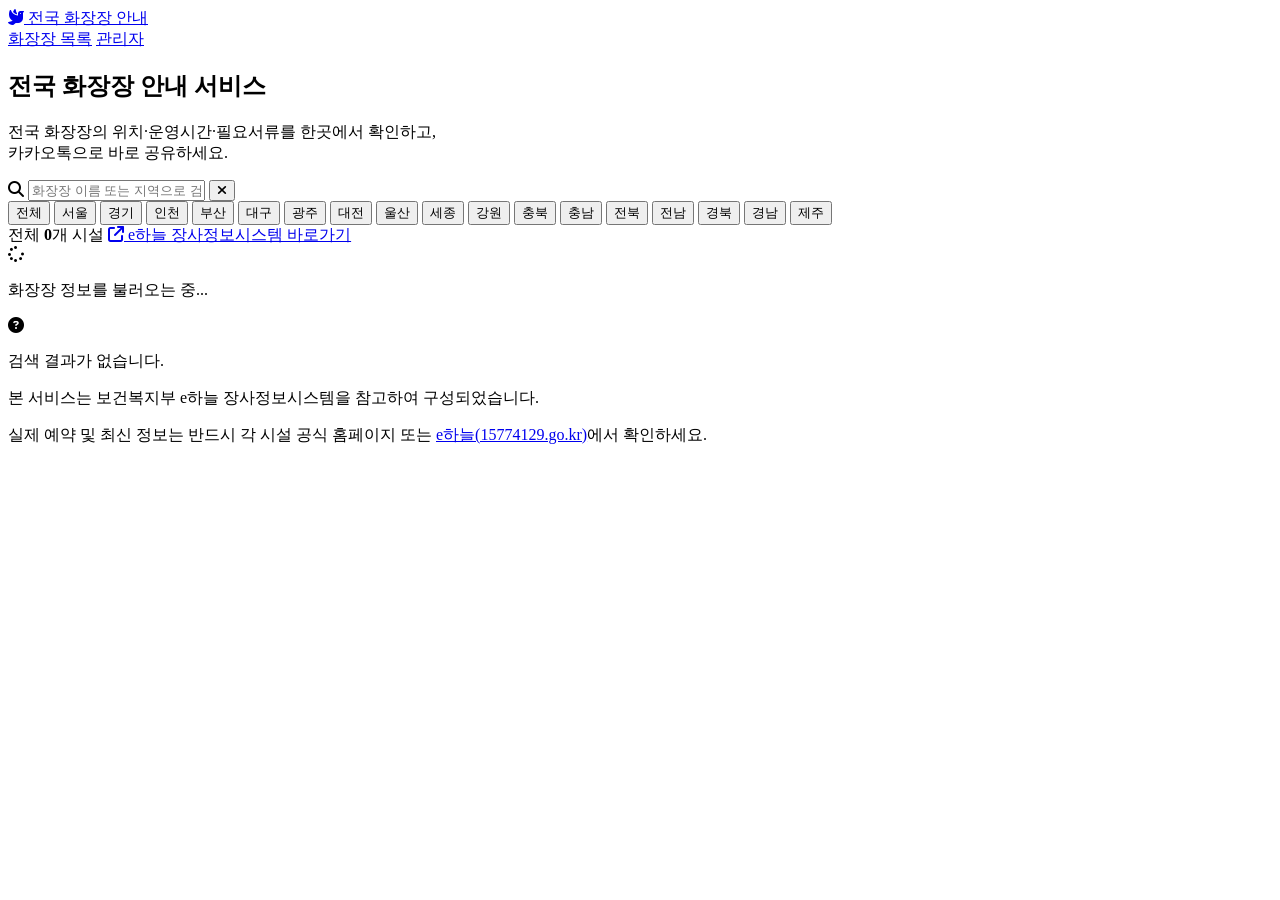
==== index.html @ e373f83f "Add files via upload" ====
<!DOCTYPE html>
<html lang="ko">
<head>
  <meta charset="UTF-8" />
  <meta name="viewport" content="width=device-width, initial-scale=1.0" />
  <title>전국 화장장 안내 서비스</title>
  <link rel="stylesheet" href="css/style.css" />
  <link rel="stylesheet" href="https://cdn.jsdelivr.net/npm/@fortawesome/fontawesome-free@6.4.0/css/all.min.css" />
  <link href="https://fonts.googleapis.com/css2?family=Noto+Sans+KR:wght@300;400;500;700&display=swap" rel="stylesheet" />
</head>
<body>

<!-- ===== HEADER ===== -->
<header class="site-header">
  <div class="header-inner">
    <a href="index.html" class="site-logo">
      <i class="fa-solid fa-dove"></i>
      <span>전국 화장장 안내</span>
    </a>
    <nav class="header-nav">
      <a href="index.html" class="nav-link active">화장장 목록</a>
      <a href="admin.html" class="nav-link">관리자</a>
    </nav>
  </div>
</header>

<!-- ===== HERO ===== -->
<section class="hero-section">
  <div class="hero-inner">
    <h1 class="hero-title">전국 화장장 안내 서비스</h1>
    <p class="hero-desc">전국 화장장의 위치·운영시간·필요서류를 한곳에서 확인하고,<br class="pc-only">카카오톡으로 바로 공유하세요.</p>

    <!-- 검색 -->
    <div class="search-wrap">
      <i class="fa-solid fa-magnifying-glass search-icon"></i>
      <input type="text" id="searchInput" class="search-input" placeholder="화장장 이름 또는 지역으로 검색..." autocomplete="off" />
      <button class="search-clear-btn" id="searchClearBtn" title="초기화"><i class="fa-solid fa-xmark"></i></button>
    </div>

    <!-- 지역 필터 -->
    <div class="region-filter" id="regionFilter">
      <button class="region-btn active" data-region="전체">전체</button>
      <button class="region-btn" data-region="서울특별시">서울</button>
      <button class="region-btn" data-region="경기도">경기</button>
      <button class="region-btn" data-region="인천광역시">인천</button>
      <button class="region-btn" data-region="부산광역시">부산</button>
      <button class="region-btn" data-region="대구광역시">대구</button>
      <button class="region-btn" data-region="광주광역시">광주</button>
      <button class="region-btn" data-region="대전광역시">대전</button>
      <button class="region-btn" data-region="울산광역시">울산</button>
      <button class="region-btn" data-region="세종특별자치시">세종</button>
      <button class="region-btn" data-region="강원특별자치도">강원</button>
      <button class="region-btn" data-region="충청북도">충북</button>
      <button class="region-btn" data-region="충청남도">충남</button>
      <button class="region-btn" data-region="전라북도">전북</button>
      <button class="region-btn" data-region="전라남도">전남</button>
      <button class="region-btn" data-region="경상북도">경북</button>
      <button class="region-btn" data-region="경상남도">경남</button>
      <button class="region-btn" data-region="제주특별자치도">제주</button>
    </div>
  </div>
</section>

<!-- ===== MAIN CONTENT ===== -->
<main class="main-content">
  <div class="content-header">
    <span class="result-count" id="resultCount">전체 <strong>0</strong>개 시설</span>
    <a href="https://www.15774129.go.kr" target="_blank" rel="noopener" class="ehaneul-link">
      <i class="fa-solid fa-arrow-up-right-from-square"></i> e하늘 장사정보시스템 바로가기
    </a>
  </div>

  <!-- 카드 목록 -->
  <div class="card-grid" id="cardGrid">
    <!-- JS로 렌더링 -->
  </div>

  <!-- 로딩 / 빈 상태 -->
  <div class="state-box" id="loadingBox">
    <i class="fa-solid fa-spinner fa-spin"></i>
    <p>화장장 정보를 불러오는 중...</p>
  </div>
  <div class="state-box hidden" id="emptyBox">
    <i class="fa-solid fa-circle-question"></i>
    <p>검색 결과가 없습니다.</p>
  </div>
</main>

<!-- ===== FOOTER ===== -->
<footer class="site-footer">
  <p>본 서비스는 보건복지부 e하늘 장사정보시스템을 참고하여 구성되었습니다.</p>
  <p>실제 예약 및 최신 정보는 반드시 각 시설 공식 홈페이지 또는 <a href="https://www.15774129.go.kr" target="_blank" rel="noopener">e하늘(15774129.go.kr)</a>에서 확인하세요.</p>
</footer>

<script src="js/main.js"></script>
</body>
</html>
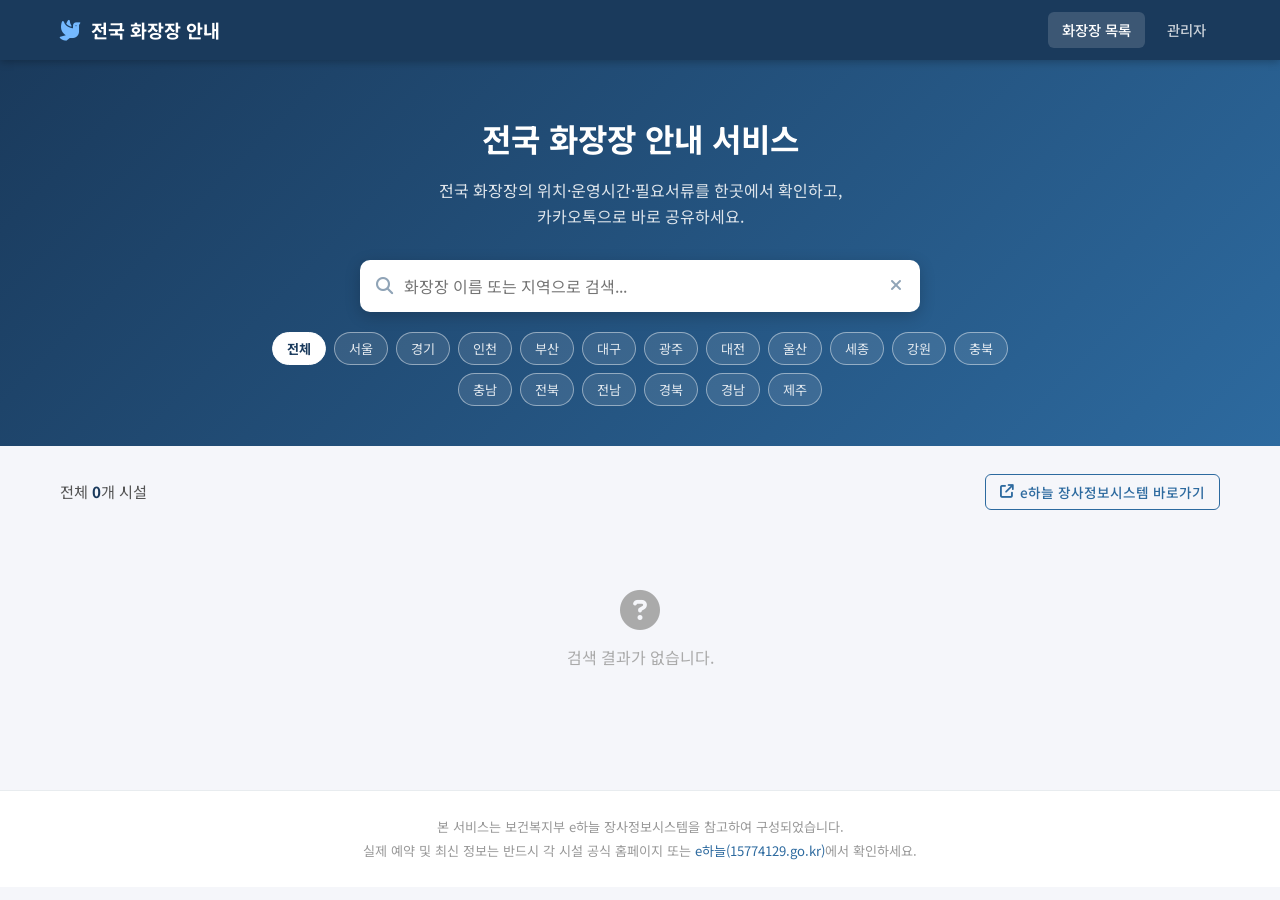
==== commit d7a6160a: "Update index.html" ====
--- a/index.html
+++ b/index.html
@@ -92,6 +92,6 @@
   <p>실제 예약 및 최신 정보는 반드시 각 시설 공식 홈페이지 또는 <a href="https://www.15774129.go.kr" target="_blank" rel="noopener">e하늘(15774129.go.kr)</a>에서 확인하세요.</p>
 </footer>
 
-<script src="js/main.js"></script>
+<script src="./js/main.js"></script>
 </body>
 </html>
--- a/css/style.css
+++ b/css/style.css
@@ -0,0 +1,617 @@
+/* =========================================
+   전국 화장장 안내 서비스 - 공통 스타일
+   ========================================= */
+
+/* ── 리셋 & 기본 ── */
+*, *::before, *::after { box-sizing: border-box; margin: 0; padding: 0; }
+html { scroll-behavior: smooth; }
+body {
+  font-family: 'Noto Sans KR', sans-serif;
+  font-size: 15px;
+  color: #2c3e50;
+  background: #f5f6fa;
+  line-height: 1.65;
+}
+a { color: inherit; text-decoration: none; }
+a:hover { text-decoration: underline; }
+img { max-width: 100%; }
+.hidden { display: none !important; }
+.pc-only { display: inline; }
+@media (max-width: 600px) { .pc-only { display: none; } }
+
+/* ── 스크롤바 (웹킷) ── */
+::-webkit-scrollbar { width: 6px; height: 6px; }
+::-webkit-scrollbar-track { background: #f0f0f0; }
+::-webkit-scrollbar-thumb { background: #b2bec3; border-radius: 4px; }
+
+/* =========================================
+   HEADER
+   ========================================= */
+.site-header {
+  position: sticky; top: 0; z-index: 100;
+  background: #1a3a5c;
+  box-shadow: 0 2px 8px rgba(0,0,0,.25);
+}
+.header-inner {
+  max-width: 1200px; margin: 0 auto;
+  display: flex; align-items: center; justify-content: space-between;
+  padding: 0 20px; height: 60px;
+}
+.site-logo {
+  display: flex; align-items: center; gap: 10px;
+  color: #fff; font-size: 1.15rem; font-weight: 700;
+}
+.site-logo i { font-size: 1.3rem; color: #74b9ff; }
+.header-nav { display: flex; gap: 8px; }
+.nav-link {
+  color: rgba(255,255,255,.75); padding: 6px 14px;
+  border-radius: 6px; font-size: .9rem; font-weight: 500;
+  transition: background .2s, color .2s;
+}
+.nav-link:hover, .nav-link.active {
+  background: rgba(255,255,255,.15); color: #fff; text-decoration: none;
+}
+
+/* =========================================
+   HERO SECTION
+   ========================================= */
+.hero-section {
+  background: linear-gradient(135deg, #1a3a5c 0%, #2d6a9f 100%);
+  padding: 52px 20px 40px;
+  color: #fff;
+}
+.hero-inner { max-width: 800px; margin: 0 auto; text-align: center; }
+.hero-title { font-size: 2rem; font-weight: 700; margin-bottom: 12px; }
+.hero-desc { font-size: 1rem; color: rgba(255,255,255,.85); margin-bottom: 30px; }
+
+/* 검색 */
+.search-wrap {
+  position: relative; max-width: 560px; margin: 0 auto 20px;
+}
+.search-icon {
+  position: absolute; left: 16px; top: 50%; transform: translateY(-50%);
+  color: #90a4b7; font-size: 1.05rem;
+}
+.search-input {
+  width: 100%; padding: 14px 44px 14px 44px;
+  border: none; border-radius: 10px; font-size: 1rem;
+  font-family: inherit; outline: none;
+  box-shadow: 0 4px 16px rgba(0,0,0,.2);
+}
+.search-clear-btn {
+  position: absolute; right: 14px; top: 50%; transform: translateY(-50%);
+  background: none; border: none; cursor: pointer; color: #90a4b7; font-size: 1rem;
+  padding: 4px;
+}
+.search-clear-btn:hover { color: #555; }
+
+/* 지역 필터 */
+.region-filter {
+  display: flex; flex-wrap: wrap; justify-content: center; gap: 8px;
+  max-width: 760px; margin: 0 auto;
+}
+.region-btn {
+  padding: 6px 14px; border: 1.5px solid rgba(255,255,255,.45);
+  border-radius: 20px; font-size: .82rem; font-family: inherit;
+  color: rgba(255,255,255,.85); background: rgba(255,255,255,.1);
+  cursor: pointer; transition: all .2s;
+}
+.region-btn:hover { background: rgba(255,255,255,.25); color: #fff; }
+.region-btn.active { background: #fff; color: #1a3a5c; border-color: #fff; font-weight: 700; }
+
+/* =========================================
+   MAIN CONTENT
+   ========================================= */
+.main-content {
+  max-width: 1200px; margin: 0 auto; padding: 28px 20px 60px;
+}
+.content-header {
+  display: flex; align-items: center; justify-content: space-between;
+  margin-bottom: 20px; flex-wrap: wrap; gap: 10px;
+}
+.result-count { font-size: .95rem; color: #555; }
+.result-count strong { color: #1a3a5c; font-weight: 700; }
+.ehaneul-link {
+  font-size: .85rem; color: #2d6a9f; font-weight: 500;
+  display: flex; align-items: center; gap: 6px;
+  padding: 6px 14px; border: 1.5px solid #2d6a9f; border-radius: 6px;
+  transition: all .2s;
+}
+.ehaneul-link:hover { background: #2d6a9f; color: #fff; text-decoration: none; }
+
+/* 카드 그리드 */
+.card-grid {
+  display: grid;
+  grid-template-columns: repeat(auto-fill, minmax(320px, 1fr));
+  gap: 20px;
+}
+
+/* 화장장 카드 */
+.crematorium-card {
+  background: #fff; border-radius: 12px;
+  box-shadow: 0 2px 10px rgba(0,0,0,.08);
+  border: 1.5px solid #e8ecef;
+  display: flex; flex-direction: column;
+  overflow: hidden; transition: transform .2s, box-shadow .2s;
+  cursor: pointer;
+}
+.crematorium-card:hover {
+  transform: translateY(-3px);
+  box-shadow: 0 8px 24px rgba(0,0,0,.13);
+}
+.card-top {
+  padding: 18px 18px 12px;
+  border-bottom: 1px solid #f0f0f0;
+}
+.card-region-badge {
+  display: inline-block; padding: 2px 10px;
+  background: #eaf2ff; color: #2d6a9f; border-radius: 20px;
+  font-size: .75rem; font-weight: 600; margin-bottom: 8px;
+}
+.card-name { font-size: 1.05rem; font-weight: 700; color: #1a3a5c; margin-bottom: 4px; }
+.card-address { font-size: .82rem; color: #777; display: flex; align-items: flex-start; gap: 5px; }
+.card-address i { color: #e74c3c; margin-top: 2px; flex-shrink: 0; }
+.card-body { padding: 12px 18px; flex: 1; }
+.card-info-row {
+  display: flex; align-items: center; gap: 8px;
+  font-size: .83rem; color: #555; margin-bottom: 6px;
+}
+.card-info-row i { color: #2d6a9f; width: 14px; text-align: center; flex-shrink: 0; }
+.card-footer {
+  padding: 10px 18px 14px;
+  display: flex; justify-content: space-between; align-items: center;
+  gap: 10px;
+}
+.card-detail-btn {
+  flex: 1; text-align: center; padding: 9px 0;
+  background: #1a3a5c; color: #fff; border-radius: 7px;
+  font-size: .87rem; font-weight: 600; border: none; cursor: pointer;
+  transition: background .2s;
+}
+.card-detail-btn:hover { background: #2d6a9f; }
+.card-kakao-btn {
+  padding: 9px 14px; background: #FEE500; color: #3C1E1E;
+  border-radius: 7px; font-size: .82rem; font-weight: 700; border: none; cursor: pointer;
+  display: flex; align-items: center; gap: 5px; transition: background .2s;
+  white-space: nowrap;
+}
+.card-kakao-btn:hover { background: #f0d900; }
+
+/* =========================================
+   STATE BOX (로딩 / 빈 상태)
+   ========================================= */
+.state-box {
+  text-align: center; padding: 60px 20px; color: #aaa;
+}
+.state-box i { font-size: 2.5rem; margin-bottom: 14px; display: block; }
+.state-box p { font-size: 1rem; }
+
+/* =========================================
+   DETAIL PAGE
+   ========================================= */
+.detail-wrap { max-width: 900px; }
+.back-row { margin-bottom: 20px; }
+.back-btn {
+  color: #2d6a9f; font-size: .9rem; font-weight: 500;
+  display: inline-flex; align-items: center; gap: 6px;
+}
+.back-btn:hover { text-decoration: none; color: #1a3a5c; }
+
+/* 상세 카드 */
+.detail-card {
+  background: #fff; border-radius: 14px;
+  box-shadow: 0 2px 14px rgba(0,0,0,.1);
+  border: 1.5px solid #e8ecef;
+  overflow: hidden;
+}
+
+/* 상세 헤더 */
+.detail-header {
+  background: linear-gradient(135deg, #1a3a5c 0%, #2d6a9f 100%);
+  padding: 28px 30px;
+  display: flex; align-items: flex-start; justify-content: space-between;
+  gap: 20px; flex-wrap: wrap;
+}
+.detail-region-badge {
+  display: inline-block; padding: 3px 12px;
+  background: rgba(255,255,255,.2); color: #fff;
+  border-radius: 20px; font-size: .78rem; font-weight: 600;
+  border: 1px solid rgba(255,255,255,.4); margin-bottom: 8px;
+}
+.detail-name { font-size: 1.6rem; font-weight: 700; color: #fff; margin-bottom: 8px; }
+.detail-address, .detail-phone {
+  color: rgba(255,255,255,.85); font-size: .9rem;
+  display: flex; align-items: center; gap: 8px; margin-bottom: 5px;
+}
+.detail-phone a { color: #74b9ff; }
+.detail-header-actions { display: flex; flex-direction: column; gap: 10px; }
+.action-btn {
+  display: inline-flex; align-items: center; gap: 8px;
+  padding: 9px 18px; border-radius: 8px; font-size: .87rem;
+  font-weight: 600; border: none; cursor: pointer; transition: all .2s;
+  white-space: nowrap; text-decoration: none !important;
+}
+.map-btn { background: rgba(255,255,255,.15); color: #fff; border: 1.5px solid rgba(255,255,255,.4); }
+.map-btn:hover { background: rgba(255,255,255,.3); }
+.source-btn { background: rgba(255,255,255,.1); color: rgba(255,255,255,.85); border: 1.5px solid rgba(255,255,255,.3); }
+.source-btn:hover { background: rgba(255,255,255,.2); }
+.reserve-btn { background: #1a3a5c; color: #fff; margin-top: 12px; }
+.reserve-btn:hover { background: #2d6a9f; }
+
+/* 공지사항 */
+.detail-notice {
+  background: #fffbee; border-left: 4px solid #f39c12;
+  padding: 14px 20px; margin: 0;
+}
+.notice-header { font-weight: 700; color: #e67e22; margin-bottom: 6px; }
+.notice-body { font-size: .88rem; color: #555; white-space: pre-line; }
+
+/* 탭 */
+.detail-tabs {
+  display: flex; border-bottom: 2px solid #e8ecef;
+  background: #f8f9fa; padding: 0 20px;
+  overflow-x: auto;
+}
+.tab-btn {
+  padding: 14px 20px; border: none; background: none; cursor: pointer;
+  font-family: inherit; font-size: .92rem; font-weight: 500; color: #888;
+  border-bottom: 3px solid transparent; margin-bottom: -2px;
+  white-space: nowrap; transition: color .2s, border-color .2s;
+}
+.tab-btn:hover { color: #2d6a9f; }
+.tab-btn.active { color: #1a3a5c; border-bottom-color: #1a3a5c; font-weight: 700; }
+
+/* 탭 패널 */
+.tab-panel { padding: 28px 30px; }
+.panel-title {
+  font-size: 1.15rem; font-weight: 700; color: #1a3a5c;
+  margin-bottom: 18px; display: flex; align-items: center; gap: 10px;
+}
+.panel-title i { color: #2d6a9f; }
+
+/* 서류 선택 */
+.docs-intro { background: #f0f7ff; border-radius: 8px; padding: 12px 16px; margin-bottom: 14px; font-size: .9rem; color: #555; }
+.docs-intro-sub { margin-top: 6px; font-size: .82rem; color: #5d6d7e; }
+.docs-meta-row {
+  display: flex; flex-wrap: wrap; gap: 8px;
+  margin-bottom: 18px;
+}
+.docs-meta-chip {
+  display: inline-flex; align-items: center; gap: 6px;
+  padding: 8px 12px; border-radius: 999px;
+  background: #edf4fb; color: #2d6a9f; font-size: .82rem; font-weight: 700;
+}
+.docs-meta-chip.is-checked { background: #eafaf1; color: #239b56; }
+.docs-meta-summary {
+  flex: 1 1 260px; min-width: 220px;
+  padding: 9px 12px; border-radius: 10px;
+  background: #fff; border: 1px solid #dbe7f3;
+  font-size: .82rem; color: #546372;
+}
+.death-type-selector {
+  display: flex; align-items: center; flex-wrap: wrap; gap: 8px;
+  margin-bottom: 20px;
+}
+.selector-label { font-size: .88rem; font-weight: 600; color: #555; }
+.dtype-btn {
+  padding: 6px 16px; border: 1.5px solid #ddd; border-radius: 20px;
+  background: #fff; font-family: inherit; font-size: .85rem;
+  cursor: pointer; transition: all .2s; color: #555;
+}
+.dtype-btn:hover { border-color: #2d6a9f; color: #2d6a9f; }
+.dtype-btn.active { background: #2d6a9f; color: #fff; border-color: #2d6a9f; }
+
+/* 서류 체크리스트 */
+.docs-checklist { margin-bottom: 24px; }
+.docs-group {
+  margin-bottom: 20px;
+}
+.docs-group-head {
+  display: flex; align-items: center; justify-content: space-between;
+  gap: 12px; margin-bottom: 10px;
+}
+.docs-group-head > div { display: flex; align-items: center; gap: 10px; flex-wrap: wrap; }
+.docs-group-head h3 { font-size: .95rem; color: #1a3a5c; }
+.docs-group-head strong { font-size: .82rem; color: #6b7c93; }
+.docs-group-pill {
+  display: inline-flex; align-items: center; justify-content: center;
+  min-width: 48px; padding: 5px 10px; border-radius: 999px;
+  font-size: .75rem; font-weight: 800;
+}
+.checklist-item {
+  display: flex; align-items: flex-start; gap: 12px;
+  padding: 12px 16px; border: 1.5px solid #e8ecef;
+  border-radius: 10px; margin-bottom: 10px; background: #fdfdfd;
+  cursor: pointer; transition: background .15s, border-color .15s;
+}
+.checklist-item:hover { background: #f5faff; border-color: #b2d4f8; }
+.checklist-item.checked { background: #f0fff4; border-color: #a3e4b7; }
+.checklist-checkbox {
+  width: 22px; height: 22px; border: 2px solid #bbb;
+  border-radius: 6px; flex-shrink: 0; margin-top: 1px;
+  display: flex; align-items: center; justify-content: center;
+  background: #fff; transition: all .15s;
+}
+.checklist-item.checked .checklist-checkbox {
+  background: #27ae60; border-color: #27ae60; color: #fff;
+}
+.checklist-item.checked .checklist-checkbox::after { content: '✓'; font-size: 13px; font-weight: 700; }
+.checklist-text { flex: 1; font-size: .92rem; line-height: 1.6; }
+.checklist-kind {
+  display: inline-flex; align-items: center; justify-content: center;
+  padding: 3px 8px; border-radius: 999px;
+  font-size: .72rem; font-weight: 800; margin-bottom: 6px;
+}
+.checklist-main-text { color: #34495e; }
+.kind-required { background: #fdecea; color: #c0392b; }
+.kind-common { background: #eaf2ff; color: #2d6a9f; }
+.kind-extra { background: #fef7e6; color: #b9770e; }
+.docs-extra-grid {
+  display: grid; grid-template-columns: repeat(2, minmax(0, 1fr));
+  gap: 14px; margin-top: 18px;
+}
+.docs-info-panel {
+  border-radius: 12px; padding: 16px 18px; border: 1px solid #e8ecef;
+  background: #fff; box-shadow: 0 1px 6px rgba(0,0,0,.04);
+}
+.docs-info-panel h3 {
+  font-size: .92rem; color: #1a3a5c; margin-bottom: 10px;
+  display: flex; align-items: center; gap: 8px;
+}
+.docs-info-panel ul, .docs-info-panel ol { padding-left: 18px; color: #4d5d6c; line-height: 1.7; }
+.docs-info-panel.warn { background: #fff9ed; }
+.docs-info-panel.step { background: #f5faff; }
+.docs-info-panel.contact { background: #f6fffa; }
+
+/* 카카오 공유 버튼 */
+.kakao-share-wrap { margin-top: 20px; text-align: center; }
+.kakao-share-btn {
+  display: inline-flex; align-items: center; justify-content: center;
+  padding: 14px 28px; background: #FEE500; color: #3C1E1E;
+  border: none; border-radius: 10px; font-size: 1rem; font-weight: 700;
+  font-family: inherit; cursor: pointer; transition: background .2s;
+  box-shadow: 0 2px 8px rgba(0,0,0,.12);
+}
+.kakao-share-btn:hover { background: #f0d900; }
+.kakao-desc { font-size: .8rem; color: #999; margin-top: 8px; }
+
+/* 시간표 */
+.schedule-summary { margin-bottom: 16px; }
+.schedule-badge {
+  display: inline-flex; align-items: center; gap: 8px;
+  padding: 8px 16px; background: #f0f7ff; border-radius: 8px;
+  font-size: .9rem; color: #2d6a9f;
+}
+.schedule-badge strong { font-weight: 700; }
+.schedule-table-wrap { overflow-x: auto; }
+.schedule-table {
+  width: 100%; border-collapse: collapse; font-size: .9rem;
+}
+.schedule-table th, .schedule-table td {
+  padding: 10px 16px; text-align: left;
+  border-bottom: 1px solid #e8ecef;
+}
+.schedule-table th { background: #f0f4f8; color: #444; font-weight: 700; }
+.schedule-table tr:last-child td { border-bottom: none; }
+.schedule-table tbody tr:hover { background: #f8fbff; }
+
+/* 정보 텍스트 */
+.info-text {
+  background: #f8f9fa; border-radius: 10px;
+  padding: 18px 20px; font-size: .92rem; color: #444;
+  white-space: pre-line; line-height: 1.75;
+  border: 1px solid #e8ecef;
+}
+.reserve-link-wrap { text-align: center; }
+
+/* =========================================
+   MODALS
+   ========================================= */
+.modal-overlay {
+  position: fixed; inset: 0; background: rgba(0,0,0,.55);
+  z-index: 500; display: flex; align-items: center; justify-content: center;
+  padding: 20px;
+}
+.modal-box {
+  background: #fff; border-radius: 14px;
+  box-shadow: 0 8px 40px rgba(0,0,0,.25);
+  width: 100%; max-width: 560px;
+  display: flex; flex-direction: column;
+  max-height: 90vh;
+}
+.modal-box.modal-lg { max-width: 720px; }
+.modal-box.modal-sm { max-width: 420px; }
+.modal-header {
+  display: flex; align-items: center; justify-content: space-between;
+  padding: 18px 24px; border-bottom: 1px solid #e8ecef;
+  flex-shrink: 0;
+}
+.modal-header h2 { font-size: 1.1rem; font-weight: 700; color: #1a3a5c; display: flex; align-items: center; gap: 8px; }
+.modal-close { background: none; border: none; font-size: 1.1rem; cursor: pointer; color: #aaa; padding: 4px; }
+.modal-close:hover { color: #555; }
+.modal-body { padding: 20px 24px; overflow-y: auto; flex: 1; }
+.modal-footer {
+  padding: 14px 24px; border-top: 1px solid #e8ecef;
+  display: flex; justify-content: flex-end; gap: 10px;
+  flex-shrink: 0; flex-wrap: wrap;
+}
+.modal-btn {
+  padding: 10px 20px; border-radius: 8px;
+  font-family: inherit; font-size: .9rem; font-weight: 600; cursor: pointer;
+  border: none; transition: all .2s;
+}
+.kakao-btn { background: #FEE500; color: #3C1E1E; }
+.kakao-btn:hover { background: #f0d900; }
+.copy-btn { background: #f0f4f8; color: #444; border: 1.5px solid #ddd; }
+.copy-btn:hover { background: #e0e8f0; }
+.close-btn { background: #f0f0f0; color: #555; }
+.close-btn:hover { background: #e0e0e0; }
+.save-btn { background: #1a3a5c; color: #fff; }
+.save-btn:hover { background: #2d6a9f; }
+.danger-btn { background: #e74c3c; color: #fff; }
+.danger-btn:hover { background: #c0392b; }
+
+/* 모달 내 정보 블록 */
+.modal-section { margin-bottom: 20px; }
+.modal-section h3 { font-size: .95rem; font-weight: 700; color: #1a3a5c; margin-bottom: 10px; }
+.modal-info-block {
+  background: #f0f4f8; border-radius: 8px; padding: 12px 16px;
+  font-size: .88rem; color: #444; line-height: 1.75;
+}
+.modal-docs-block { font-size: .88rem; color: #444; line-height: 1.8; }
+.modal-docs-block li { margin-bottom: 4px; }
+.modal-share-badge-row {
+  display: flex; flex-wrap: wrap; gap: 8px; margin-bottom: 12px;
+}
+.modal-doc-group {
+  border: 1px solid #e8ecef; border-radius: 10px; padding: 12px 14px;
+  margin-bottom: 10px; background: #fbfcfe;
+}
+.modal-doc-group-head {
+  display: flex; justify-content: space-between; align-items: center;
+  font-size: .86rem; font-weight: 800; color: #1a3a5c; margin-bottom: 6px;
+}
+.modal-doc-group-head span { font-size: .75rem; color: #8091a7; }
+.modal-inline-note {
+  margin-top: 10px; border-radius: 10px; padding: 12px 14px;
+  background: #fff9ed; color: #5f6c7b;
+}
+.modal-inline-note strong { display: block; margin-bottom: 6px; color: #8a5b00; }
+.share-option-grid {
+  display: grid; grid-template-columns: repeat(2, minmax(0, 1fr));
+  gap: 10px;
+}
+.share-option-card {
+  display: flex; flex-direction: column; gap: 4px;
+  padding: 12px 14px; border-radius: 10px; border: 1px solid #e2e8f0;
+  background: #fafcff; cursor: pointer;
+}
+.share-option-card input { margin-bottom: 4px; accent-color: #1a3a5c; }
+.share-option-title { font-size: .88rem; font-weight: 700; color: #1a3a5c; }
+.share-option-desc { font-size: .8rem; color: #718096; line-height: 1.55; }
+.modal-note { background: #fffbee; border-radius: 8px; padding: 10px 14px; font-size: .83rem; color: #777; }
+
+/* =========================================
+   ADMIN
+   ========================================= */
+.admin-body { background: #f0f3f7; }
+.admin-main { max-width: 1200px; margin: 0 auto; padding: 28px 20px 60px; }
+.admin-header-row {
+  display: flex; align-items: flex-start; justify-content: space-between;
+  gap: 16px; margin-bottom: 24px; flex-wrap: wrap;
+}
+.admin-title { font-size: 1.5rem; font-weight: 700; color: #1a3a5c; display: flex; align-items: center; gap: 10px; }
+.admin-subtitle { font-size: .9rem; color: #888; margin-top: 4px; }
+.add-btn {
+  padding: 11px 20px; background: #1a3a5c; color: #fff;
+  border: none; border-radius: 8px; font-family: inherit;
+  font-size: .9rem; font-weight: 600; cursor: pointer;
+  display: flex; align-items: center; gap: 8px; transition: background .2s;
+  white-space: nowrap;
+}
+.add-btn:hover { background: #2d6a9f; }
+.admin-search-wrap {
+  position: relative; max-width: 400px; margin-bottom: 20px;
+}
+.admin-search-wrap i { position: absolute; left: 14px; top: 50%; transform: translateY(-50%); color: #aaa; }
+.admin-search-input {
+  width: 100%; padding: 11px 14px 11px 40px;
+  border: 1.5px solid #ddd; border-radius: 8px;
+  font-family: inherit; font-size: .92rem; outline: none;
+  background: #fff;
+}
+.admin-search-input:focus { border-color: #2d6a9f; }
+.admin-table-wrap { background: #fff; border-radius: 12px; box-shadow: 0 2px 10px rgba(0,0,0,.08); overflow: hidden; }
+.admin-table { width: 100%; border-collapse: collapse; font-size: .88rem; }
+.admin-table thead { background: #1a3a5c; }
+.admin-table th { padding: 14px 16px; text-align: left; color: #fff; font-weight: 600; }
+.admin-table td { padding: 12px 16px; border-bottom: 1px solid #f0f0f0; color: #444; }
+.admin-table tbody tr:hover { background: #f8fbff; }
+.admin-table tbody tr:last-child td { border-bottom: none; }
+.status-badge {
+  display: inline-block; padding: 3px 10px;
+  border-radius: 12px; font-size: .75rem; font-weight: 700;
+}
+.status-active { background: #d4efdf; color: #1e8449; }
+.status-inactive { background: #fadbd8; color: #c0392b; }
+.table-edit-btn, .table-delete-btn {
+  padding: 5px 12px; border: none; border-radius: 6px;
+  font-family: inherit; font-size: .8rem; font-weight: 600;
+  cursor: pointer; transition: background .2s; margin-right: 5px;
+}
+.table-edit-btn { background: #eaf2ff; color: #2d6a9f; }
+.table-edit-btn:hover { background: #2d6a9f; color: #fff; }
+.table-delete-btn { background: #fadbd8; color: #c0392b; }
+.table-delete-btn:hover { background: #e74c3c; color: #fff; }
+
+/* 편집 폼 */
+.edit-form { display: flex; flex-direction: column; gap: 16px; }
+.form-row-2 { display: grid; grid-template-columns: 1fr 1fr; gap: 14px; }
+.form-group { display: flex; flex-direction: column; gap: 5px; }
+.form-group label { font-size: .87rem; font-weight: 600; color: #444; }
+.form-hint { font-size: .75rem; color: #999; font-weight: 400; }
+.required { color: #e74c3c; }
+.form-group input, .form-group select, .form-group textarea {
+  padding: 10px 12px; border: 1.5px solid #ddd; border-radius: 8px;
+  font-family: inherit; font-size: .9rem; outline: none; color: #333;
+  transition: border-color .2s;
+}
+.form-group input:focus, .form-group select:focus, .form-group textarea:focus { border-color: #2d6a9f; }
+.form-group textarea { resize: vertical; min-height: 80px; }
+.toggle-label { display: flex; align-items: center; gap: 10px; cursor: pointer; }
+.toggle-label input[type="checkbox"] { width: 18px; height: 18px; cursor: pointer; }
+.toggle-text { font-size: .9rem; font-weight: 500; }
+.delete-confirm-msg { font-size: .95rem; line-height: 1.7; color: #444; }
+
+/* =========================================
+   TOAST
+   ========================================= */
+.toast-msg {
+  position: fixed; bottom: 30px; left: 50%; transform: translateX(-50%);
+  background: #2c3e50; color: #fff; padding: 12px 24px;
+  border-radius: 30px; font-size: .9rem; font-weight: 500;
+  box-shadow: 0 4px 16px rgba(0,0,0,.25);
+  z-index: 9999; transition: opacity .3s, transform .3s;
+  max-width: 90vw; text-align: center;
+}
+.toast-msg.success { background: #27ae60; }
+.toast-msg.error { background: #e74c3c; }
+
+/* =========================================
+   FOOTER
+   ========================================= */
+.site-footer {
+  text-align: center; padding: 24px 20px;
+  border-top: 1px solid #e8ecef;
+  font-size: .82rem; color: #999; background: #fff;
+  line-height: 1.8;
+}
+.site-footer a { color: #2d6a9f; }
+
+/* =========================================
+   반응형
+   ========================================= */
+@media (max-width: 768px) {
+  .hero-title { font-size: 1.5rem; }
+  .card-grid { grid-template-columns: 1fr; }
+  .detail-header { padding: 20px; }
+  .detail-name { font-size: 1.3rem; }
+  .tab-panel { padding: 20px 16px; }
+  .form-row-2 { grid-template-columns: 1fr; }
+  .admin-table th:nth-child(3),
+  .admin-table td:nth-child(3),
+  .admin-table th:nth-child(4),
+  .admin-table td:nth-child(4) { display: none; }
+  .modal-box.modal-lg { max-width: 100%; }
+  .detail-header-actions { flex-direction: row; }
+  .docs-extra-grid,
+  .share-option-grid {
+    grid-template-columns: 1fr;
+  }
+}
+@media (max-width: 480px) {
+  .header-inner { padding: 0 14px; }
+  .hero-section { padding: 36px 14px 28px; }
+  .main-content { padding: 20px 14px 50px; }
+  .tab-btn { padding: 12px 14px; font-size: .83rem; }
+}
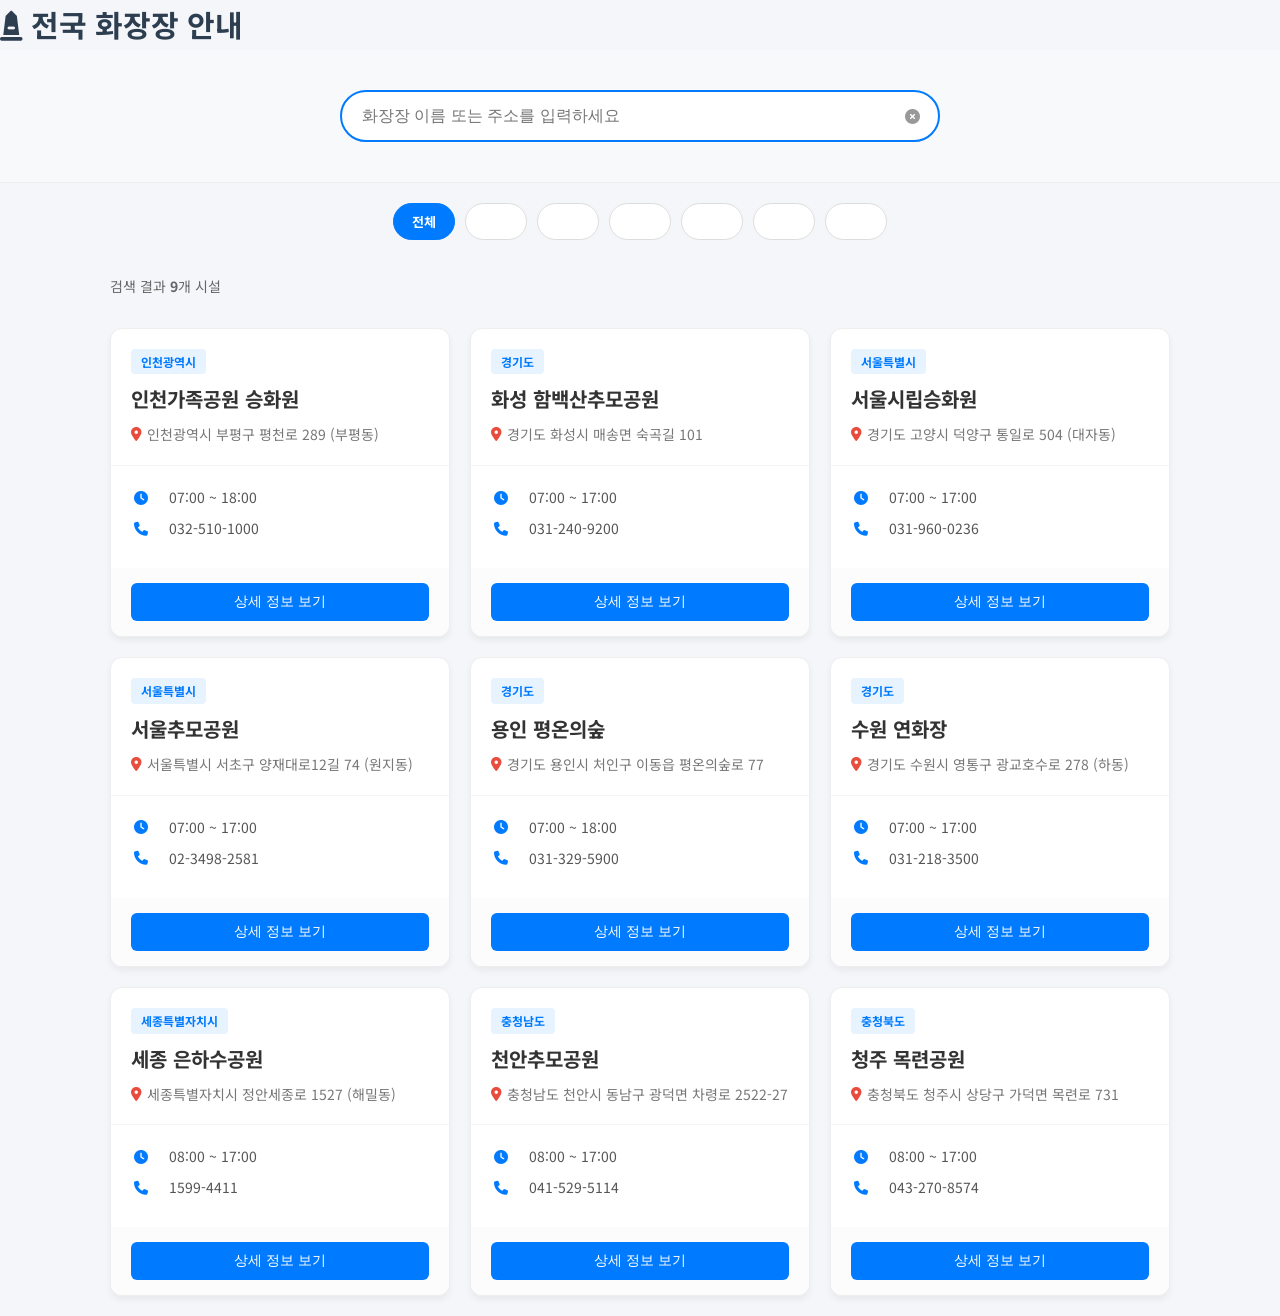
==== commit a11251e1: "Update index.html" ====
--- a/index.html
+++ b/index.html
@@ -1,97 +1,85 @@
 <!DOCTYPE html>
 <html lang="ko">
 <head>
-  <meta charset="UTF-8" />
-  <meta name="viewport" content="width=device-width, initial-scale=1.0" />
+  <meta charset="UTF-8">
+  <meta name="viewport" content="width=device-width, initial-scale=1.0">
   <title>전국 화장장 안내 서비스</title>
-  <link rel="stylesheet" href="css/style.css" />
-  <link rel="stylesheet" href="https://cdn.jsdelivr.net/npm/@fortawesome/fontawesome-free@6.4.0/css/all.min.css" />
-  <link href="https://fonts.googleapis.com/css2?family=Noto+Sans+KR:wght@300;400;500;700&display=swap" rel="stylesheet" />
+  <link rel="stylesheet" href="https://cdnjs.cloudflare.com/ajax/libs/font-awesome/6.4.0/css/all.min.css">
+  <link href="https://fonts.googleapis.com/css2?family=Noto+Sans+KR:wght@300;400;500;700&display=swap" rel="stylesheet">
+  <link rel="stylesheet" href="css/style.css">
+  <style>
+    /* 메인 페이지 전용 추가 스타일 */
+    .search-section { background: #f8f9fa; padding: 40px 20px; text-align: center; border-bottom: 1px solid #eee; }
+    .search-container { max-width: 600px; margin: 0 auto; position: relative; }
+    #searchInput { width: 100%; padding: 15px 50px 15px 20px; border: 2px solid #007bff; border-radius: 30px; font-size: 16px; outline: none; }
+    #searchClearBtn { position: absolute; right: 20px; top: 50%; transform: translateY(-50%); cursor: pointer; color: #999; }
+    
+    .filter-section { padding: 20px; text-align: center; }
+    .region-filter { display: flex; flex-wrap: wrap; justify-content: center; gap: 10px; margin-bottom: 15px; }
+    .region-btn { padding: 8px 18px; border: 1px solid #ddd; border-radius: 20px; background: white; cursor: pointer; transition: 0.2s; }
+    .region-btn.active { background: #007bff; color: white; border-color: #007bff; }
+    
+    .result-info { max-width: 1100px; margin: 0 auto 10px; padding: 0 20px; text-align: left; font-size: 14px; color: #666; }
+    .card-grid { display: grid; grid-template-columns: repeat(auto-fill, minmax(300px, 1fr)); gap: 20px; max-width: 1100px; margin: 0 auto; padding: 20px; }
+    
+    .crematorium-card { background: white; border: 1px solid #eee; border-radius: 12px; overflow: hidden; box-shadow: 0 4px 6px rgba(0,0,0,0.05); transition: transform 0.2s; }
+    .crematorium-card:hover { transform: translateY(-5px); }
+    .card-top { padding: 20px; border-bottom: 1px solid #f5f5f5; }
+    .card-region-badge { display: inline-block; padding: 3px 10px; background: #e7f3ff; color: #007bff; border-radius: 4px; font-size: 12px; font-weight: bold; margin-bottom: 8px; }
+    .card-name { font-size: 20px; font-weight: 700; margin-bottom: 10px; color: #333; }
+    .card-address { font-size: 14px; color: #777; line-height: 1.4; }
+    .card-body { padding: 20px; }
+    .card-info-row { display: flex; align-items: center; margin-bottom: 8px; font-size: 14px; color: #555; }
+    .card-info-row i { width: 20px; color: #007bff; margin-right: 10px; }
+    .card-footer { padding: 15px 20px; background: #fcfcfc; text-align: center; }
+    .card-detail-btn { width: 100%; padding: 10px; background: #007bff; color: white; border: none; border-radius: 6px; cursor: pointer; font-weight: 500; }
+    
+    .hidden { display: none !important; }
+    #loadingBox { text-align: center; padding: 50px; font-size: 18px; color: #999; }
+    #emptyBox { text-align: center; padding: 50px; }
+  </style>
 </head>
 <body>
 
-<!-- ===== HEADER ===== -->
-<header class="site-header">
-  <div class="header-inner">
-    <a href="index.html" class="site-logo">
-      <i class="fa-solid fa-dove"></i>
-      <span>전국 화장장 안내</span>
-    </a>
-    <nav class="header-nav">
-      <a href="index.html" class="nav-link active">화장장 목록</a>
-      <a href="admin.html" class="nav-link">관리자</a>
-    </nav>
-  </div>
-</header>
+  <header class="main-header">
+    <div class="container">
+      <h1><i class="fa-solid fa-monument"></i> 전국 화장장 안내</h1>
+    </div>
+  </header>
 
-<!-- ===== HERO ===== -->
-<section class="hero-section">
-  <div class="hero-inner">
-    <h1 class="hero-title">전국 화장장 안내 서비스</h1>
-    <p class="hero-desc">전국 화장장의 위치·운영시간·필요서류를 한곳에서 확인하고,<br class="pc-only">카카오톡으로 바로 공유하세요.</p>
+  <section class="search-section">
+    <div class="search-container">
+      <input type="text" id="searchInput" placeholder="화장장 이름 또는 주소를 입력하세요">
+      <i class="fa-solid fa-circle-xmark" id="searchClearBtn"></i>
+    </div>
+  </section>
 
-    <!-- 검색 -->
-    <div class="search-wrap">
-      <i class="fa-solid fa-magnifying-glass search-icon"></i>
-      <input type="text" id="searchInput" class="search-input" placeholder="화장장 이름 또는 지역으로 검색..." autocomplete="off" />
-      <button class="search-clear-btn" id="searchClearBtn" title="초기화"><i class="fa-solid fa-xmark"></i></button>
-    </div>
-
-    <!-- 지역 필터 -->
+  <section class="filter-section">
     <div class="region-filter" id="regionFilter">
       <button class="region-btn active" data-region="전체">전체</button>
       <button class="region-btn" data-region="서울특별시">서울</button>
       <button class="region-btn" data-region="경기도">경기</button>
       <button class="region-btn" data-region="인천광역시">인천</button>
-      <button class="region-btn" data-region="부산광역시">부산</button>
-      <button class="region-btn" data-region="대구광역시">대구</button>
-      <button class="region-btn" data-region="광주광역시">광주</button>
-      <button class="region-btn" data-region="대전광역시">대전</button>
-      <button class="region-btn" data-region="울산광역시">울산</button>
       <button class="region-btn" data-region="세종특별자치시">세종</button>
-      <button class="region-btn" data-region="강원특별자치도">강원</button>
+      <button class="region-btn" data-region="충청남도">충남</button>
       <button class="region-btn" data-region="충청북도">충북</button>
-      <button class="region-btn" data-region="충청남도">충남</button>
-      <button class="region-btn" data-region="전라북도">전북</button>
-      <button class="region-btn" data-region="전라남도">전남</button>
-      <button class="region-btn" data-region="경상북도">경북</button>
-      <button class="region-btn" data-region="경상남도">경남</button>
-      <button class="region-btn" data-region="제주특별자치도">제주</button>
     </div>
-  </div>
-</section>
+  </section>
 
-<!-- ===== MAIN CONTENT ===== -->
-<main class="main-content">
-  <div class="content-header">
-    <span class="result-count" id="resultCount">전체 <strong>0</strong>개 시설</span>
-    <a href="https://www.15774129.go.kr" target="_blank" rel="noopener" class="ehaneul-link">
-      <i class="fa-solid fa-arrow-up-right-from-square"></i> e하늘 장사정보시스템 바로가기
-    </a>
+  <div class="result-info" id="resultCount">데이터를 불러오는 중...</div>
+
+  <main class="card-grid" id="cardGrid">
+    </main>
+
+  <div id="loadingBox">
+    <i class="fa-solid fa-spinner fa-spin"></i> 정보를 불러오고 있습니다...
   </div>
 
-  <!-- 카드 목록 -->
-  <div class="card-grid" id="cardGrid">
-    <!-- JS로 렌더링 -->
+  <div id="emptyBox" class="hidden">
+    <p><i class="fa-solid fa-circle-exclamation fa-3x"></i></p>
+    <p>검색 결과가 없습니다.</p>
   </div>
 
-  <!-- 로딩 / 빈 상태 -->
-  <div class="state-box" id="loadingBox">
-    <i class="fa-solid fa-spinner fa-spin"></i>
-    <p>화장장 정보를 불러오는 중...</p>
-  </div>
-  <div class="state-box hidden" id="emptyBox">
-    <i class="fa-solid fa-circle-question"></i>
-    <p>검색 결과가 없습니다.</p>
-  </div>
-</main>
-
-<!-- ===== FOOTER ===== -->
-<footer class="site-footer">
-  <p>본 서비스는 보건복지부 e하늘 장사정보시스템을 참고하여 구성되었습니다.</p>
-  <p>실제 예약 및 최신 정보는 반드시 각 시설 공식 홈페이지 또는 <a href="https://www.15774129.go.kr" target="_blank" rel="noopener">e하늘(15774129.go.kr)</a>에서 확인하세요.</p>
-</footer>
-
-<script src="./js/main.js"></script>
+  <script src="js/main.js"></script>
 </body>
 </html>
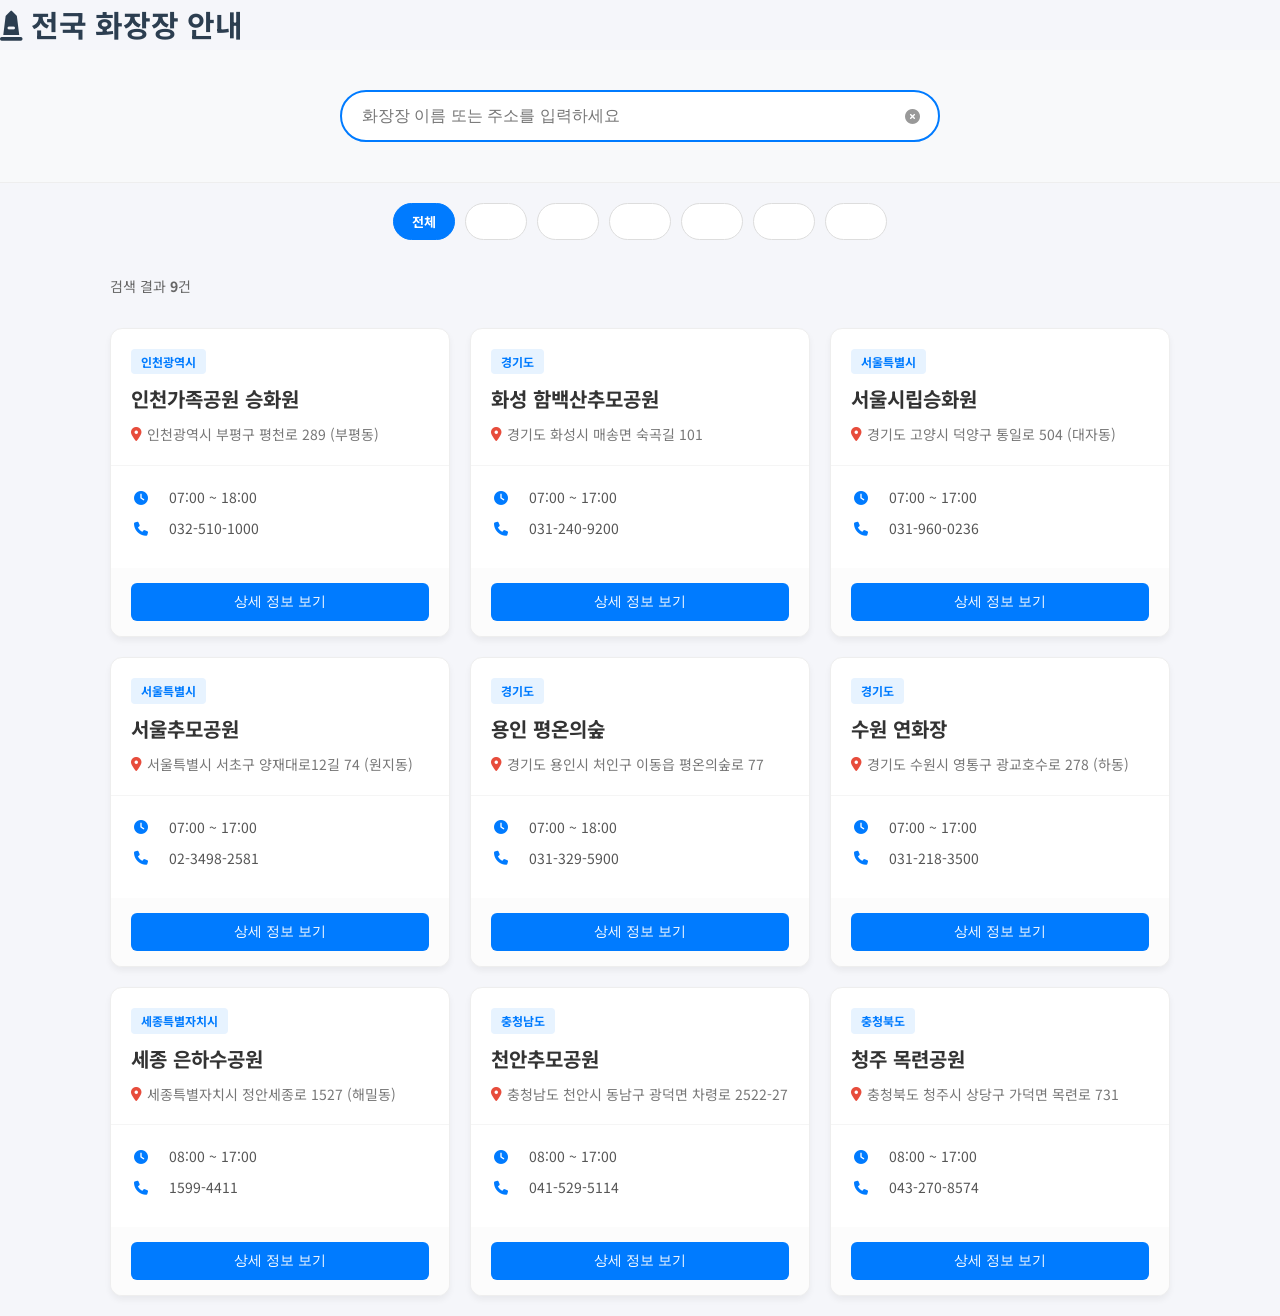
==== commit 3bc6bc74: "Update index.html" ====
--- a/index.html
+++ b/index.html
@@ -8,20 +8,16 @@
   <link href="https://fonts.googleapis.com/css2?family=Noto+Sans+KR:wght@300;400;500;700&display=swap" rel="stylesheet">
   <link rel="stylesheet" href="css/style.css">
   <style>
-    /* 메인 페이지 전용 추가 스타일 */
     .search-section { background: #f8f9fa; padding: 40px 20px; text-align: center; border-bottom: 1px solid #eee; }
     .search-container { max-width: 600px; margin: 0 auto; position: relative; }
     #searchInput { width: 100%; padding: 15px 50px 15px 20px; border: 2px solid #007bff; border-radius: 30px; font-size: 16px; outline: none; }
     #searchClearBtn { position: absolute; right: 20px; top: 50%; transform: translateY(-50%); cursor: pointer; color: #999; }
-    
     .filter-section { padding: 20px; text-align: center; }
     .region-filter { display: flex; flex-wrap: wrap; justify-content: center; gap: 10px; margin-bottom: 15px; }
     .region-btn { padding: 8px 18px; border: 1px solid #ddd; border-radius: 20px; background: white; cursor: pointer; transition: 0.2s; }
     .region-btn.active { background: #007bff; color: white; border-color: #007bff; }
-    
     .result-info { max-width: 1100px; margin: 0 auto 10px; padding: 0 20px; text-align: left; font-size: 14px; color: #666; }
     .card-grid { display: grid; grid-template-columns: repeat(auto-fill, minmax(300px, 1fr)); gap: 20px; max-width: 1100px; margin: 0 auto; padding: 20px; }
-    
     .crematorium-card { background: white; border: 1px solid #eee; border-radius: 12px; overflow: hidden; box-shadow: 0 4px 6px rgba(0,0,0,0.05); transition: transform 0.2s; }
     .crematorium-card:hover { transform: translateY(-5px); }
     .card-top { padding: 20px; border-bottom: 1px solid #f5f5f5; }
@@ -33,27 +29,21 @@
     .card-info-row i { width: 20px; color: #007bff; margin-right: 10px; }
     .card-footer { padding: 15px 20px; background: #fcfcfc; text-align: center; }
     .card-detail-btn { width: 100%; padding: 10px; background: #007bff; color: white; border: none; border-radius: 6px; cursor: pointer; font-weight: 500; }
-    
     .hidden { display: none !important; }
     #loadingBox { text-align: center; padding: 50px; font-size: 18px; color: #999; }
     #emptyBox { text-align: center; padding: 50px; }
   </style>
 </head>
 <body>
-
   <header class="main-header">
-    <div class="container">
-      <h1><i class="fa-solid fa-monument"></i> 전국 화장장 안내</h1>
-    </div>
+    <div class="container"><h1><i class="fa-solid fa-monument"></i> 전국 화장장 안내</h1></div>
   </header>
-
   <section class="search-section">
     <div class="search-container">
       <input type="text" id="searchInput" placeholder="화장장 이름 또는 주소를 입력하세요">
       <i class="fa-solid fa-circle-xmark" id="searchClearBtn"></i>
     </div>
   </section>
-
   <section class="filter-section">
     <div class="region-filter" id="regionFilter">
       <button class="region-btn active" data-region="전체">전체</button>
@@ -65,21 +55,10 @@
       <button class="region-btn" data-region="충청북도">충북</button>
     </div>
   </section>
-
   <div class="result-info" id="resultCount">데이터를 불러오는 중...</div>
-
-  <main class="card-grid" id="cardGrid">
-    </main>
-
-  <div id="loadingBox">
-    <i class="fa-solid fa-spinner fa-spin"></i> 정보를 불러오고 있습니다...
-  </div>
-
-  <div id="emptyBox" class="hidden">
-    <p><i class="fa-solid fa-circle-exclamation fa-3x"></i></p>
-    <p>검색 결과가 없습니다.</p>
-  </div>
-
+  <main class="card-grid" id="cardGrid"></main>
+  <div id="loadingBox"><i class="fa-solid fa-spinner fa-spin"></i> 로딩 중...</div>
+  <div id="emptyBox" class="hidden"><p>검색 결과가 없습니다.</p></div>
   <script src="js/main.js"></script>
 </body>
 </html>
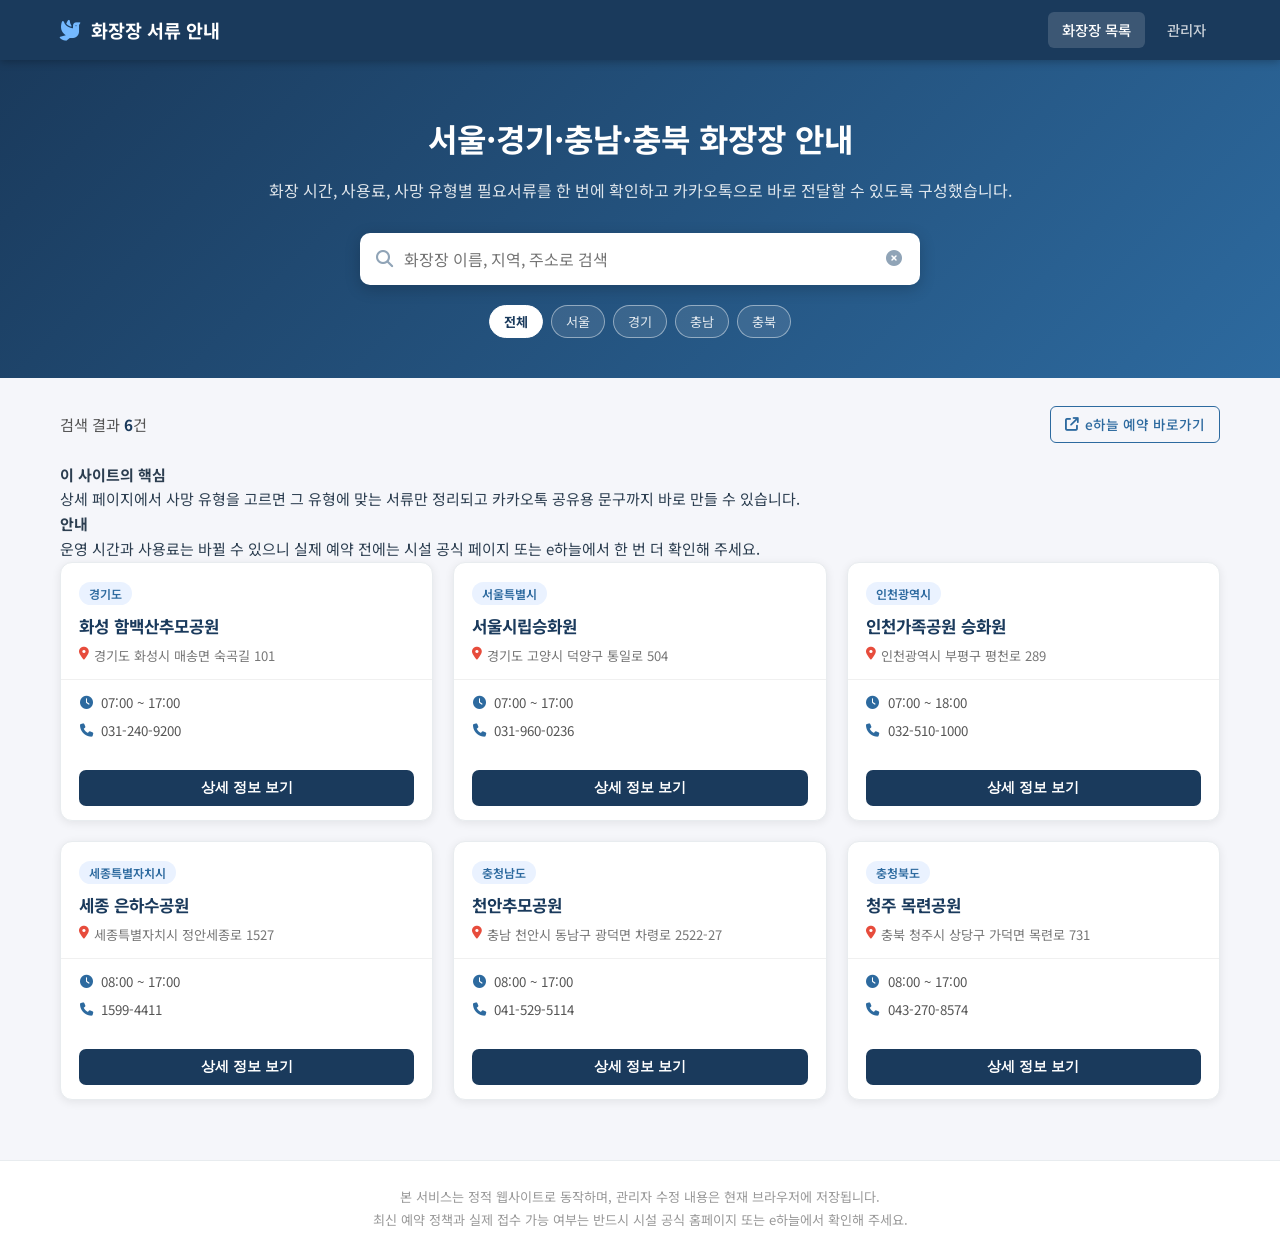
==== commit e07240e3: "Add files via upload" ====
--- a/index.html
+++ b/index.html
@@ -3,62 +3,85 @@
 <head>
   <meta charset="UTF-8">
   <meta name="viewport" content="width=device-width, initial-scale=1.0">
-  <title>전국 화장장 안내 서비스</title>
+  <title>수도권·충청권 화장장 안내</title>
   <link rel="stylesheet" href="https://cdnjs.cloudflare.com/ajax/libs/font-awesome/6.4.0/css/all.min.css">
   <link href="https://fonts.googleapis.com/css2?family=Noto+Sans+KR:wght@300;400;500;700&display=swap" rel="stylesheet">
   <link rel="stylesheet" href="css/style.css">
-  <style>
-    .search-section { background: #f8f9fa; padding: 40px 20px; text-align: center; border-bottom: 1px solid #eee; }
-    .search-container { max-width: 600px; margin: 0 auto; position: relative; }
-    #searchInput { width: 100%; padding: 15px 50px 15px 20px; border: 2px solid #007bff; border-radius: 30px; font-size: 16px; outline: none; }
-    #searchClearBtn { position: absolute; right: 20px; top: 50%; transform: translateY(-50%); cursor: pointer; color: #999; }
-    .filter-section { padding: 20px; text-align: center; }
-    .region-filter { display: flex; flex-wrap: wrap; justify-content: center; gap: 10px; margin-bottom: 15px; }
-    .region-btn { padding: 8px 18px; border: 1px solid #ddd; border-radius: 20px; background: white; cursor: pointer; transition: 0.2s; }
-    .region-btn.active { background: #007bff; color: white; border-color: #007bff; }
-    .result-info { max-width: 1100px; margin: 0 auto 10px; padding: 0 20px; text-align: left; font-size: 14px; color: #666; }
-    .card-grid { display: grid; grid-template-columns: repeat(auto-fill, minmax(300px, 1fr)); gap: 20px; max-width: 1100px; margin: 0 auto; padding: 20px; }
-    .crematorium-card { background: white; border: 1px solid #eee; border-radius: 12px; overflow: hidden; box-shadow: 0 4px 6px rgba(0,0,0,0.05); transition: transform 0.2s; }
-    .crematorium-card:hover { transform: translateY(-5px); }
-    .card-top { padding: 20px; border-bottom: 1px solid #f5f5f5; }
-    .card-region-badge { display: inline-block; padding: 3px 10px; background: #e7f3ff; color: #007bff; border-radius: 4px; font-size: 12px; font-weight: bold; margin-bottom: 8px; }
-    .card-name { font-size: 20px; font-weight: 700; margin-bottom: 10px; color: #333; }
-    .card-address { font-size: 14px; color: #777; line-height: 1.4; }
-    .card-body { padding: 20px; }
-    .card-info-row { display: flex; align-items: center; margin-bottom: 8px; font-size: 14px; color: #555; }
-    .card-info-row i { width: 20px; color: #007bff; margin-right: 10px; }
-    .card-footer { padding: 15px 20px; background: #fcfcfc; text-align: center; }
-    .card-detail-btn { width: 100%; padding: 10px; background: #007bff; color: white; border: none; border-radius: 6px; cursor: pointer; font-weight: 500; }
-    .hidden { display: none !important; }
-    #loadingBox { text-align: center; padding: 50px; font-size: 18px; color: #999; }
-    #emptyBox { text-align: center; padding: 50px; }
-  </style>
 </head>
 <body>
-  <header class="main-header">
-    <div class="container"><h1><i class="fa-solid fa-monument"></i> 전국 화장장 안내</h1></div>
+  <header class="site-header">
+    <div class="header-inner">
+      <a href="index.html" class="site-logo">
+        <i class="fa-solid fa-dove"></i>
+        <span>화장장 서류 안내</span>
+      </a>
+      <nav class="header-nav">
+        <a href="index.html" class="nav-link active">화장장 목록</a>
+        <a href="admin.html" class="nav-link">관리자</a>
+      </nav>
+    </div>
   </header>
-  <section class="search-section">
-    <div class="search-container">
-      <input type="text" id="searchInput" placeholder="화장장 이름 또는 주소를 입력하세요">
-      <i class="fa-solid fa-circle-xmark" id="searchClearBtn"></i>
+
+  <section class="hero-section compact">
+    <div class="hero-inner">
+      <h1 class="hero-title">서울·경기·충남·충북 화장장 안내</h1>
+      <p class="hero-desc">화장 시간, 사용료, 사망 유형별 필요서류를 한 번에 확인하고 카카오톡으로 바로 전달할 수 있도록 구성했습니다.</p>
+      <div class="search-wrap">
+        <i class="fa-solid fa-magnifying-glass search-icon"></i>
+        <input type="text" id="searchInput" class="search-input" placeholder="화장장 이름, 지역, 주소로 검색">
+        <button id="searchClearBtn" class="search-clear-btn" aria-label="검색어 지우기">
+          <i class="fa-solid fa-circle-xmark"></i>
+        </button>
+      </div>
+      <div class="region-filter" id="regionFilter">
+        <button class="region-btn active" data-region="전체">전체</button>
+        <button class="region-btn" data-region="서울특별시">서울</button>
+        <button class="region-btn" data-region="경기도">경기</button>
+        <button class="region-btn" data-region="충청남도">충남</button>
+        <button class="region-btn" data-region="충청북도">충북</button>
+      </div>
     </div>
   </section>
-  <section class="filter-section">
-    <div class="region-filter" id="regionFilter">
-      <button class="region-btn active" data-region="전체">전체</button>
-      <button class="region-btn" data-region="서울특별시">서울</button>
-      <button class="region-btn" data-region="경기도">경기</button>
-      <button class="region-btn" data-region="인천광역시">인천</button>
-      <button class="region-btn" data-region="세종특별자치시">세종</button>
-      <button class="region-btn" data-region="충청남도">충남</button>
-      <button class="region-btn" data-region="충청북도">충북</button>
+
+  <main class="main-content">
+    <div class="content-header">
+      <div class="result-count" id="resultCount">데이터를 불러오는 중입니다.</div>
+      <a href="https://www.15774129.go.kr" target="_blank" rel="noopener" class="ehaneul-link">
+        <i class="fa-solid fa-arrow-up-right-from-square"></i> e하늘 예약 바로가기
+      </a>
     </div>
-  </section>
-  <div class="result-info" id="resultCount">데이터를 불러오는 중...</div>
-  <main class="card-grid" id="cardGrid"></main>
-  <div id="loadingBox"><i class="fa-solid fa-spinner fa-spin"></i> 로딩 중...</div>
-  <div id="emptyBox" class="hidden"><p>검색 결과가 없습니다.</p></div>
+
+    <div class="list-guide-box">
+      <div>
+        <strong>이 사이트의 핵심</strong>
+        <p>상세 페이지에서 사망 유형을 고르면 그 유형에 맞는 서류만 정리되고 카카오톡 공유용 문구까지 바로 만들 수 있습니다.</p>
+      </div>
+      <div>
+        <strong>안내</strong>
+        <p>운영 시간과 사용료는 바뀔 수 있으니 실제 예약 전에는 시설 공식 페이지 또는 e하늘에서 한 번 더 확인해 주세요.</p>
+      </div>
+    </div>
+
+    <div class="state-box" id="loadingBox">
+      <i class="fa-solid fa-spinner fa-spin"></i>
+      <p>목록을 불러오는 중입니다.</p>
+    </div>
+
+    <div class="card-grid hidden" id="cardGrid"></div>
+
+    <div class="state-box hidden" id="emptyBox">
+      <i class="fa-solid fa-face-frown"></i>
+      <p>조건에 맞는 화장장이 없습니다.</p>
+    </div>
+  </main>
+
+  <div class="toast-msg hidden" id="toastMsg"></div>
+
+  <footer class="site-footer">
+    <p>본 서비스는 정적 웹사이트로 동작하며, 관리자 수정 내용은 현재 브라우저에 저장됩니다.</p>
+    <p>최신 예약 정책과 실제 접수 가능 여부는 반드시 시설 공식 홈페이지 또는 e하늘에서 확인해 주세요.</p>
+  </footer>
+
   <script src="js/main.js"></script>
 </body>
 </html>
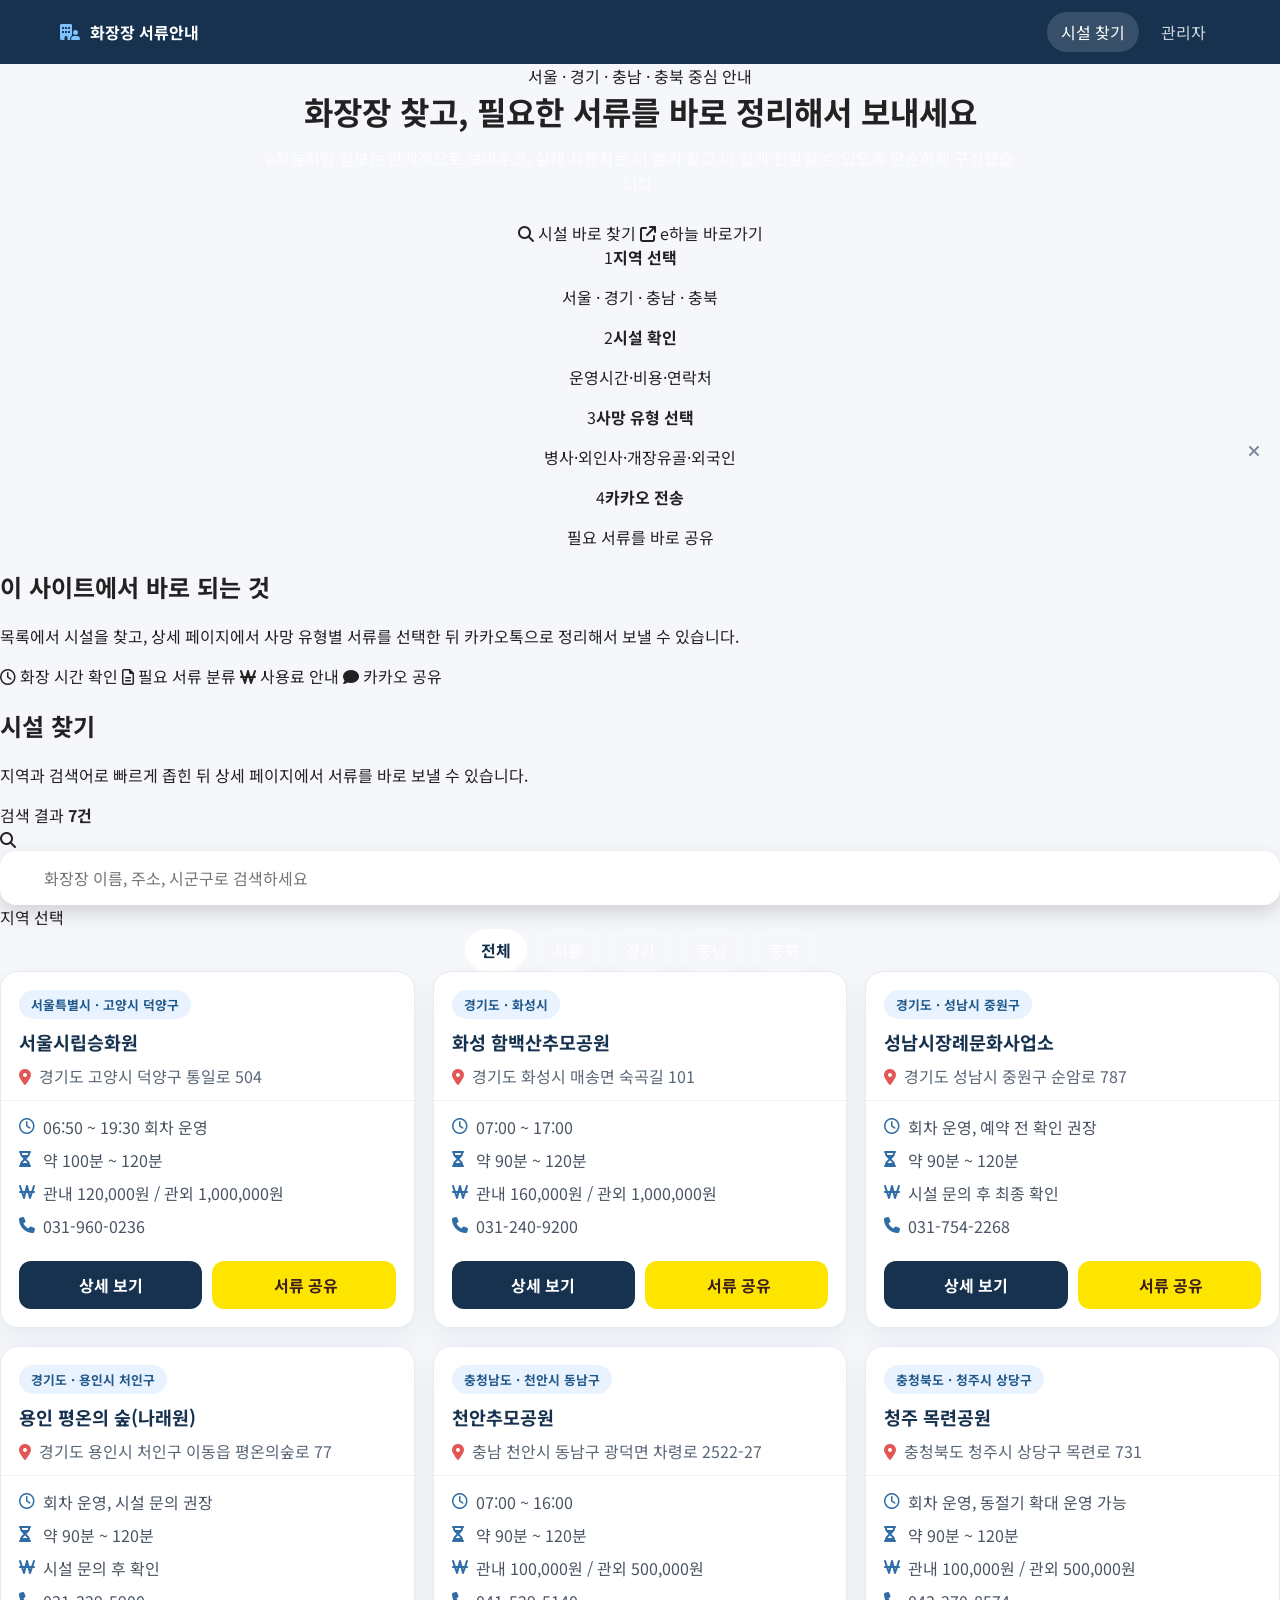
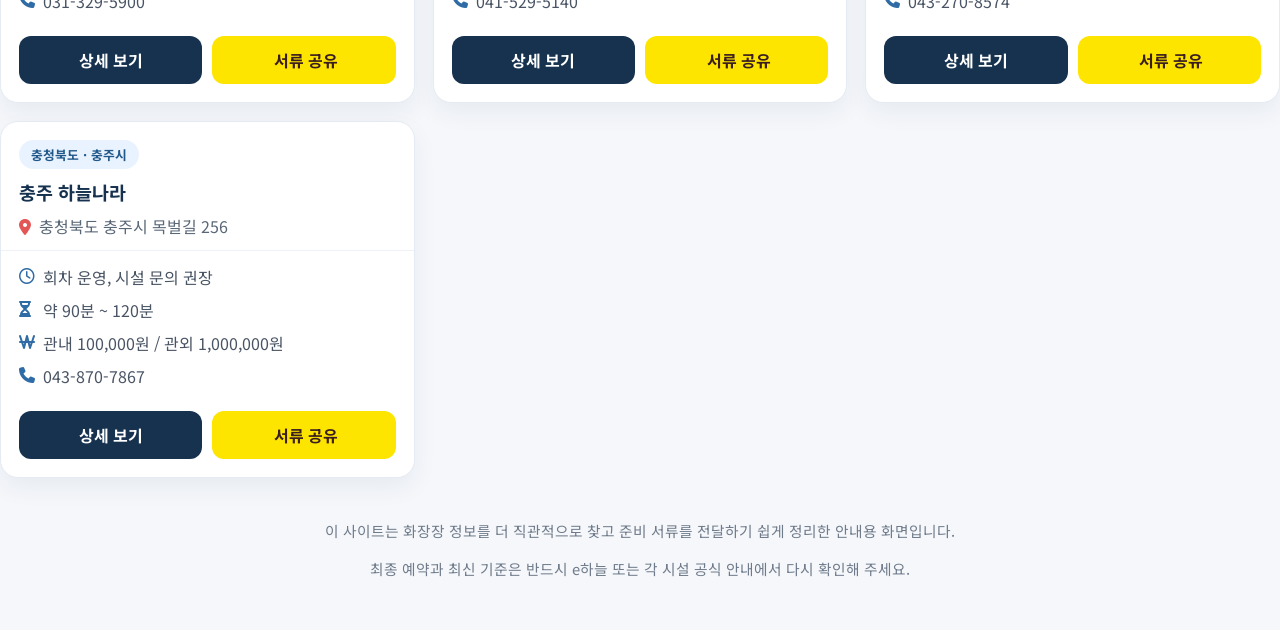
==== commit d6eda9e8: "Add files via upload" ====
--- a/index.html
+++ b/index.html
@@ -3,36 +3,80 @@
 <head>
   <meta charset="UTF-8">
   <meta name="viewport" content="width=device-width, initial-scale=1.0">
-  <title>수도권·충청권 화장장 안내</title>
+  <title>화장장 서류안내 · 카카오 전송 서비스</title>
   <link rel="stylesheet" href="https://cdnjs.cloudflare.com/ajax/libs/font-awesome/6.4.0/css/all.min.css">
-  <link href="https://fonts.googleapis.com/css2?family=Noto+Sans+KR:wght@300;400;500;700&display=swap" rel="stylesheet">
+  <link href="https://fonts.googleapis.com/css2?family=Noto+Sans+KR:wght@300;400;500;700;800&display=swap" rel="stylesheet">
   <link rel="stylesheet" href="css/style.css">
 </head>
 <body>
-  <header class="site-header">
-    <div class="header-inner">
-      <a href="index.html" class="site-logo">
-        <i class="fa-solid fa-dove"></i>
-        <span>화장장 서류 안내</span>
-      </a>
-      <nav class="header-nav">
-        <a href="index.html" class="nav-link active">화장장 목록</a>
-        <a href="admin.html" class="nav-link">관리자</a>
-      </nav>
+<header class="site-header glass-header">
+  <div class="header-inner">
+    <a href="index.html" class="site-logo">
+      <i class="fa-solid fa-building-user"></i>
+      <span>화장장 서류안내</span>
+    </a>
+    <nav class="header-nav">
+      <a href="#facilityList" class="nav-link active">시설 찾기</a>
+      <a href="admin.html" class="nav-link">관리자</a>
+    </nav>
+  </div>
+</header>
+
+<section class="eh-hero">
+  <div class="hero-inner hero-grid">
+    <div class="hero-copy">
+      <span class="hero-eyebrow">서울 · 경기 · 충남 · 충북 중심 안내</span>
+      <h1 class="hero-title large">화장장 찾고, 필요한 서류를 바로 정리해서 보내세요</h1>
+      <p class="hero-desc wide">e하늘처럼 정보는 단계적으로 보여주고, 실제 사용자는 더 빨리 찾고 더 쉽게 전달할 수 있도록 단순하게 구성했습니다.</p>
+      <div class="hero-cta-row">
+        <a href="#facilityList" class="primary-cta"><i class="fa-solid fa-magnifying-glass"></i> 시설 바로 찾기</a>
+        <a href="https://15774129.go.kr/new/esky_p/esky_index.do#MENU:M210900000" target="_blank" rel="noopener" class="secondary-cta"><i class="fa-solid fa-arrow-up-right-from-square"></i> e하늘 바로가기</a>
+      </div>
     </div>
-  </header>
+    <div class="hero-panel compact">
+      <div class="step-card-grid">
+        <div class="step-card active"><span>1</span><strong>지역 선택</strong><p>서울 · 경기 · 충남 · 충북</p></div>
+        <div class="step-card"><span>2</span><strong>시설 확인</strong><p>운영시간·비용·연락처</p></div>
+        <div class="step-card"><span>3</span><strong>사망 유형 선택</strong><p>병사·외인사·개장유골·외국인</p></div>
+        <div class="step-card emphasis"><span>4</span><strong>카카오 전송</strong><p>필요 서류를 바로 공유</p></div>
+      </div>
+    </div>
+  </div>
+</section>
 
-  <section class="hero-section compact">
-    <div class="hero-inner">
-      <h1 class="hero-title">서울·경기·충남·충북 화장장 안내</h1>
-      <p class="hero-desc">화장 시간, 사용료, 사망 유형별 필요서류를 한 번에 확인하고 카카오톡으로 바로 전달할 수 있도록 구성했습니다.</p>
-      <div class="search-wrap">
-        <i class="fa-solid fa-magnifying-glass search-icon"></i>
-        <input type="text" id="searchInput" class="search-input" placeholder="화장장 이름, 지역, 주소로 검색">
-        <button id="searchClearBtn" class="search-clear-btn" aria-label="검색어 지우기">
-          <i class="fa-solid fa-circle-xmark"></i>
-        </button>
+<section class="quick-guide-wrap">
+  <div class="quick-guide-box">
+    <div>
+      <h2>이 사이트에서 바로 되는 것</h2>
+      <p>목록에서 시설을 찾고, 상세 페이지에서 사망 유형별 서류를 선택한 뒤 카카오톡으로 정리해서 보낼 수 있습니다.</p>
+    </div>
+    <div class="guide-badges">
+      <span><i class="fa-regular fa-clock"></i> 화장 시간 확인</span>
+      <span><i class="fa-regular fa-file-lines"></i> 필요 서류 분류</span>
+      <span><i class="fa-solid fa-won-sign"></i> 사용료 안내</span>
+      <span><i class="fa-solid fa-comment"></i> 카카오 공유</span>
+    </div>
+  </div>
+</section>
+
+<section class="search-board" id="facilityList">
+  <div class="board-inner">
+    <div class="board-top-row">
+      <div>
+        <h2>시설 찾기</h2>
+        <p>지역과 검색어로 빠르게 좁힌 뒤 상세 페이지에서 서류를 바로 보낼 수 있습니다.</p>
       </div>
+      <div class="count-panel" id="resultCount">불러오는 중...</div>
+    </div>
+
+    <div class="search-shell">
+      <i class="fa-solid fa-magnifying-glass"></i>
+      <input type="text" id="searchInput" class="search-input" placeholder="화장장 이름, 주소, 시군구로 검색하세요">
+      <button id="searchClearBtn" class="search-clear-btn" type="button" aria-label="검색어 지우기"><i class="fa-solid fa-xmark"></i></button>
+    </div>
+
+    <div class="filter-card">
+      <div class="filter-label">지역 선택</div>
       <div class="region-filter" id="regionFilter">
         <button class="region-btn active" data-region="전체">전체</button>
         <button class="region-btn" data-region="서울특별시">서울</button>
@@ -41,47 +85,28 @@
         <button class="region-btn" data-region="충청북도">충북</button>
       </div>
     </div>
-  </section>
 
-  <main class="main-content">
-    <div class="content-header">
-      <div class="result-count" id="resultCount">데이터를 불러오는 중입니다.</div>
-      <a href="https://www.15774129.go.kr" target="_blank" rel="noopener" class="ehaneul-link">
-        <i class="fa-solid fa-arrow-up-right-from-square"></i> e하늘 예약 바로가기
-      </a>
-    </div>
-
-    <div class="list-guide-box">
-      <div>
-        <strong>이 사이트의 핵심</strong>
-        <p>상세 페이지에서 사망 유형을 고르면 그 유형에 맞는 서류만 정리되고 카카오톡 공유용 문구까지 바로 만들 수 있습니다.</p>
-      </div>
-      <div>
-        <strong>안내</strong>
-        <p>운영 시간과 사용료는 바뀔 수 있으니 실제 예약 전에는 시설 공식 페이지 또는 e하늘에서 한 번 더 확인해 주세요.</p>
-      </div>
-    </div>
+    <div class="summary-strip" id="summaryStrip"></div>
 
     <div class="state-box" id="loadingBox">
       <i class="fa-solid fa-spinner fa-spin"></i>
-      <p>목록을 불러오는 중입니다.</p>
+      <p>시설 정보를 불러오는 중입니다.</p>
     </div>
 
-    <div class="card-grid hidden" id="cardGrid"></div>
+    <main class="card-grid hidden" id="cardGrid"></main>
 
-    <div class="state-box hidden" id="emptyBox">
-      <i class="fa-solid fa-face-frown"></i>
-      <p>조건에 맞는 화장장이 없습니다.</p>
+    <div id="emptyBox" class="state-box hidden">
+      <i class="fa-regular fa-folder-open"></i>
+      <p>조건에 맞는 시설이 없습니다.</p>
     </div>
-  </main>
+  </div>
+</section>
 
-  <div class="toast-msg hidden" id="toastMsg"></div>
+<footer class="site-footer enhanced-footer">
+  <p>이 사이트는 화장장 정보를 더 직관적으로 찾고 준비 서류를 전달하기 쉽게 정리한 안내용 화면입니다.</p>
+  <p>최종 예약과 최신 기준은 반드시 e하늘 또는 각 시설 공식 안내에서 다시 확인해 주세요.</p>
+</footer>
 
-  <footer class="site-footer">
-    <p>본 서비스는 정적 웹사이트로 동작하며, 관리자 수정 내용은 현재 브라우저에 저장됩니다.</p>
-    <p>최신 예약 정책과 실제 접수 가능 여부는 반드시 시설 공식 홈페이지 또는 e하늘에서 확인해 주세요.</p>
-  </footer>
-
-  <script src="js/main.js"></script>
+<script src="js/main.js"></script>
 </body>
 </html>
--- a/css/style.css
+++ b/css/style.css
@@ -1,617 +1,158 @@
-/* =========================================
-   전국 화장장 안내 서비스 - 공통 스타일
-   ========================================= */
+* { box-sizing: border-box; }
+html, body { margin: 0; padding: 0; font-family: 'Noto Sans KR', sans-serif; background: #f5f7fb; color: #222; }
+a { color: inherit; text-decoration: none; }
+button, input, textarea, select { font: inherit; }
+.hidden { display: none !important; }
+code { background: #eef2f7; padding: 2px 6px; border-radius: 6px; }
 
-/* ── 리셋 & 기본 ── */
-*, *::before, *::after { box-sizing: border-box; margin: 0; padding: 0; }
-html { scroll-behavior: smooth; }
-body {
-  font-family: 'Noto Sans KR', sans-serif;
-  font-size: 15px;
-  color: #2c3e50;
-  background: #f5f6fa;
-  line-height: 1.65;
+.site-header { background: #16324f; color: #fff; position: sticky; top: 0; z-index: 20; }
+.header-inner { max-width: 1200px; margin: 0 auto; min-height: 64px; display: flex; align-items: center; justify-content: space-between; padding: 0 20px; gap: 16px; }
+.site-logo { display: flex; align-items: center; gap: 10px; font-weight: 700; }
+.site-logo i { color: #7ec3ff; }
+.header-nav { display: flex; gap: 8px; }
+.nav-link { padding: 8px 14px; border-radius: 999px; color: rgba(255,255,255,.8); }
+.nav-link.active, .nav-link:hover { background: rgba(255,255,255,.14); color: #fff; }
+
+.hero-section { background: linear-gradient(135deg, #183859 0%, #2f6ca6 100%); color: #fff; padding: 44px 20px 38px; }
+.hero-inner { max-width: 900px; margin: 0 auto; text-align: center; }
+.hero-section.compact { padding-top: 40px; }
+.hero-title { margin: 0 0 12px; font-size: 2rem; }
+.hero-desc { margin: 0 auto 24px; max-width: 760px; color: rgba(255,255,255,.88); line-height: 1.6; }
+.search-wrap { position: relative; max-width: 620px; margin: 0 auto 18px; }
+.search-icon { position: absolute; left: 16px; top: 50%; transform: translateY(-50%); color: #6d7f94; }
+.search-input { width: 100%; border: 0; border-radius: 16px; padding: 15px 48px 15px 44px; box-shadow: 0 8px 20px rgba(0,0,0,.15); }
+.search-clear-btn { position: absolute; right: 14px; top: 50%; transform: translateY(-50%); border: 0; background: transparent; color: #7c8a99; cursor: pointer; }
+.region-filter { display: flex; flex-wrap: wrap; justify-content: center; gap: 10px; }
+.region-btn { border: 1px solid rgba(255,255,255,.45); background: rgba(255,255,255,.1); color: #fff; padding: 8px 15px; border-radius: 999px; cursor: pointer; }
+.region-btn.active { background: #fff; color: #16324f; font-weight: 700; }
+
+.main-content { max-width: 1200px; margin: 0 auto; padding: 26px 20px 60px; }
+.content-header { display: flex; justify-content: space-between; align-items: center; gap: 12px; flex-wrap: wrap; margin-bottom: 18px; }
+.result-count strong { color: #16324f; }
+.ehaneul-link { color: #2f6ca6; border: 1px solid #2f6ca6; padding: 8px 14px; border-radius: 10px; font-weight: 600; display: inline-flex; gap: 8px; align-items: center; }
+.list-guide-box { display: grid; grid-template-columns: repeat(auto-fit, minmax(260px, 1fr)); gap: 14px; margin-bottom: 18px; }
+.list-guide-box > div, .info-card { background: #fff; border: 1px solid #e6ebf1; border-radius: 16px; padding: 16px; box-shadow: 0 6px 18px rgba(14, 44, 77, .05); }
+.list-guide-box p, .info-card p { margin: 8px 0 0; line-height: 1.6; color: #495464; }
+
+.card-grid { display: grid; grid-template-columns: repeat(auto-fill, minmax(320px, 1fr)); gap: 18px; }
+.crematorium-card { background: #fff; border: 1px solid #e5ebf3; border-radius: 18px; overflow: hidden; box-shadow: 0 10px 24px rgba(20, 44, 71, .06); }
+.card-top { padding: 18px 18px 12px; border-bottom: 1px solid #eef2f7; }
+.card-region-badge { display: inline-block; margin-bottom: 10px; background: #e9f3ff; color: #22598b; padding: 5px 12px; border-radius: 999px; font-size: .8rem; font-weight: 700; }
+.card-name { margin: 0 0 10px; color: #16324f; font-size: 1.15rem; }
+.card-address { display: flex; gap: 8px; margin: 0; color: #596777; line-height: 1.45; }
+.card-address i { color: #e25656; margin-top: 4px; }
+.card-body { padding: 14px 18px; }
+.card-info-row { display: flex; gap: 8px; margin-bottom: 9px; color: #495464; align-items: flex-start; }
+.card-info-row i { color: #2f6ca6; width: 16px; margin-top: 3px; }
+.card-footer { display: flex; gap: 10px; padding: 0 18px 18px; }
+.card-footer.two-actions > * { flex: 1; }
+.card-detail-btn, .card-kakao-btn, .action-btn, .modal-btn, .add-btn, .subtle-btn { border: 0; cursor: pointer; border-radius: 12px; font-weight: 700; }
+.card-detail-btn { background: #16324f; color: #fff; padding: 12px 14px; }
+.card-kakao-btn { background: #fee500; color: #3b1e1e; padding: 12px 14px; }
+
+.state-box { text-align: center; color: #8a96a4; padding: 60px 20px; }
+.state-box i { display: block; font-size: 2.3rem; margin-bottom: 14px; }
+.site-footer { text-align: center; font-size: .92rem; color: #6f7b8a; padding: 26px 20px 34px; line-height: 1.6; }
+
+.detail-wrap { max-width: 980px; }
+.back-row { margin-bottom: 16px; }
+.back-btn { color: #2f6ca6; font-weight: 600; display: inline-flex; align-items: center; gap: 8px; }
+.detail-card { background: #fff; border-radius: 20px; border: 1px solid #e5ebf3; overflow: hidden; box-shadow: 0 12px 28px rgba(20, 44, 71, .08); }
+.detail-header { display: flex; justify-content: space-between; gap: 20px; flex-wrap: wrap; padding: 26px 28px; background: linear-gradient(135deg, #183859 0%, #2f6ca6 100%); color: #fff; }
+.detail-region-badge { display: inline-block; padding: 4px 12px; border-radius: 999px; background: rgba(255,255,255,.15); border: 1px solid rgba(255,255,255,.26); font-size: .8rem; margin-bottom: 10px; }
+.detail-name { margin: 0 0 10px; font-size: 1.8rem; }
+.detail-address, .detail-phone { margin: 0 0 6px; display: flex; gap: 8px; color: rgba(255,255,255,.9); }
+.detail-phone a { color: #cfe9ff; }
+.detail-header-actions { display: flex; flex-direction: column; gap: 10px; }
+.action-btn { display: inline-flex; align-items: center; gap: 8px; padding: 11px 16px; }
+.map-btn { background: rgba(255,255,255,.16); color: #fff; }
+.source-btn { background: rgba(255,255,255,.92); color: #16324f; }
+.reserve-btn { background: #16324f; color: #fff; margin-top: 12px; }
+.detail-notice { margin: 18px 22px 0; border: 1px solid #f0d28e; background: #fff7de; border-radius: 14px; overflow: hidden; }
+.notice-header { padding: 12px 14px; background: #ffe49a; font-weight: 700; color: #664d00; }
+.notice-body { padding: 14px; line-height: 1.6; color: #5d4a16; }
+.detail-summary-grid { display: grid; grid-template-columns: repeat(auto-fit, minmax(220px, 1fr)); gap: 12px; padding: 18px 22px 0; }
+.summary-mini-card { background: #f7fbff; border: 1px solid #dce8f5; border-radius: 14px; padding: 15px; }
+.summary-label { display: block; font-size: .86rem; color: #5e6f83; margin-bottom: 8px; }
+.detail-tabs { display: flex; flex-wrap: wrap; gap: 10px; padding: 22px 22px 0; }
+.tab-btn { border: 1px solid #dbe4ee; background: #f6f8fb; color: #526274; padding: 10px 14px; border-radius: 999px; cursor: pointer; }
+.tab-btn.active { background: #16324f; color: #fff; border-color: #16324f; }
+.tab-panel { padding: 22px; }
+.panel-title { margin: 0 0 16px; color: #16324f; font-size: 1.2rem; }
+.docs-intro { background: #f7fbff; border: 1px solid #dce8f5; border-radius: 14px; padding: 14px 16px; margin-bottom: 14px; color: #495464; line-height: 1.6; }
+.death-type-selector { display: flex; flex-wrap: wrap; gap: 10px; align-items: center; margin-bottom: 14px; }
+.selector-label { font-weight: 700; color: #16324f; margin-right: 4px; }
+.dtype-btn { border: 1px solid #dbe4ee; background: #fff; padding: 10px 14px; border-radius: 999px; cursor: pointer; }
+.dtype-btn.active { background: #e9f3ff; border-color: #7fb5eb; color: #16324f; font-weight: 700; }
+.docs-meta-row { display: flex; flex-wrap: wrap; gap: 8px; margin-bottom: 14px; }
+.meta-chip { background: #f2f5f8; border-radius: 999px; padding: 7px 11px; font-size: .85rem; color: #556575; }
+.docs-checklist { display: grid; gap: 10px; }
+.doc-check-item { display: flex; gap: 10px; align-items: flex-start; background: #fff; border: 1px solid #e4ebf2; border-radius: 14px; padding: 14px; transition: .15s; }
+.doc-check-item.checked { background: #edf8f1; border-color: #88c39b; }
+.doc-check-item input { margin-top: 4px; }
+.kakao-share-wrap { margin-top: 18px; background: #fff9d7; border: 1px solid #f1de75; border-radius: 16px; padding: 16px; }
+.kakao-share-btn { background: #fee500; color: #3b1e1e; padding: 14px 18px; width: 100%; }
+.kakao-desc { margin: 10px 0 0; color: #6f6122; line-height: 1.5; }
+.schedule-summary { margin-bottom: 14px; }
+.schedule-badge { display: inline-flex; gap: 8px; align-items: center; background: #eef5fd; color: #22598b; padding: 10px 14px; border-radius: 999px; }
+.data-table { width: 100%; border-collapse: collapse; overflow: hidden; border-radius: 14px; border: 1px solid #e4ebf2; }
+.data-table th, .data-table td { padding: 12px 14px; border-bottom: 1px solid #e9eef4; text-align: left; vertical-align: top; }
+.data-table th { background: #f7fafc; color: #16324f; }
+.fee-table-wrap { margin-top: 14px; }
+.modal-overlay { position: fixed; inset: 0; background: rgba(10, 20, 32, .58); display: flex; align-items: center; justify-content: center; padding: 18px; z-index: 40; }
+.modal-box { width: min(680px, 100%); max-height: 90vh; overflow: auto; background: #fff; border-radius: 18px; }
+.modal-box.modal-lg { width: min(900px, 100%); }
+.modal-box.modal-sm { width: min(420px, 100%); }
+.modal-header, .modal-footer { padding: 18px 20px; display: flex; justify-content: space-between; gap: 12px; align-items: center; border-bottom: 1px solid #eef2f7; }
+.modal-footer { border-top: 1px solid #eef2f7; border-bottom: 0; flex-wrap: wrap; }
+.modal-body { padding: 20px; }
+.modal-close { border: 0; background: transparent; font-size: 1.1rem; cursor: pointer; }
+.modal-section { margin-bottom: 18px; }
+.modal-section h3 { margin: 0 0 10px; color: #16324f; }
+.modal-info-block, .modal-docs-block, .modal-note { background: #f8fbff; border: 1px solid #dfe9f4; border-radius: 14px; padding: 14px; line-height: 1.6; }
+.modal-doc-item { margin-bottom: 8px; }
+.modal-btn { padding: 12px 16px; }
+.kakao-btn { background: #fee500; color: #3b1e1e; }
+.copy-btn, .subtle-btn { background: #eef3f8; color: #16324f; }
+.close-btn { background: #dfe7ef; color: #2b3946; }
+.save-btn, .add-btn { background: #16324f; color: #fff; }
+.danger-btn { background: #cf3d3d; color: #fff; }
+.danger-outline-btn { background: #fff0f0; color: #b23939; }
+
+.admin-main { max-width: 1240px; margin: 0 auto; padding: 26px 20px 60px; }
+.admin-header-row { display: flex; justify-content: space-between; gap: 16px; flex-wrap: wrap; align-items: flex-start; margin-bottom: 18px; }
+.admin-title { margin: 0 0 6px; color: #16324f; }
+.admin-subtitle, .admin-note-box p { margin: 0; color: #5b6877; line-height: 1.6; }
+.admin-toolbar { display: flex; gap: 10px; flex-wrap: wrap; }
+.admin-note-box { background: #fff; border: 1px solid #e6ebf1; border-radius: 16px; padding: 16px; margin-bottom: 18px; }
+.admin-search-wrap { position: relative; margin-bottom: 16px; }
+.admin-search-wrap i { position: absolute; left: 14px; top: 50%; transform: translateY(-50%); color: #728190; }
+.admin-search-input { width: 100%; padding: 13px 14px 13px 40px; border-radius: 14px; border: 1px solid #dde6ef; background: #fff; }
+.admin-table-wrap { background: #fff; border: 1px solid #e6ebf1; border-radius: 18px; padding: 12px; overflow: auto; }
+.admin-table { width: 100%; border-collapse: collapse; min-width: 760px; }
+.admin-table th, .admin-table td { border-bottom: 1px solid #edf1f6; padding: 13px 12px; text-align: left; }
+.admin-table th { color: #16324f; background: #f7fafc; }
+.table-edit-btn, .table-delete-btn { border: 0; border-radius: 10px; padding: 9px 12px; cursor: pointer; }
+.table-edit-btn { background: #edf5ff; color: #1f5b91; margin-right: 8px; }
+.table-delete-btn { background: #fff0f0; color: #ba3737; }
+.status-badge { display: inline-block; border-radius: 999px; padding: 5px 10px; font-size: .84rem; font-weight: 700; }
+.status-active { background: #e9f8ee; color: #207a3a; }
+.status-inactive { background: #f2f4f7; color: #626f7d; }
+.edit-form { display: grid; gap: 14px; }
+.form-row-2 { display: grid; grid-template-columns: repeat(2, minmax(0, 1fr)); gap: 14px; }
+.form-group label { display: block; font-weight: 700; color: #16324f; margin-bottom: 8px; }
+.form-group input, .form-group textarea, .form-group select { width: 100%; border: 1px solid #dbe4ee; border-radius: 12px; padding: 12px 13px; background: #fff; }
+.form-group textarea { resize: vertical; line-height: 1.5; }
+.form-hint { font-weight: 400; font-size: .84rem; color: #617183; margin-left: 6px; }
+.required { color: #d54d4d; }
+.toggle-label { display: flex; align-items: center; gap: 10px; }
+.delete-confirm-msg { margin: 0; line-height: 1.6; }
+.toast-msg { position: fixed; right: 20px; bottom: 20px; background: #16324f; color: #fff; padding: 14px 16px; border-radius: 12px; box-shadow: 0 12px 24px rgba(20,44,71,.2); z-index: 50; }
+.toast-msg.error { background: #b53b3b; }
+.toast-msg.success { background: #21673a; }
+
+@media (max-width: 780px) {
+  .header-inner, .detail-header, .content-header, .admin-header-row, .modal-header, .modal-footer { flex-direction: column; align-items: stretch; }
+  .form-row-2 { grid-template-columns: 1fr; }
+  .card-footer { flex-direction: column; }
 }
-a { color: inherit; text-decoration: none; }
-a:hover { text-decoration: underline; }
-img { max-width: 100%; }
-.hidden { display: none !important; }
-.pc-only { display: inline; }
-@media (max-width: 600px) { .pc-only { display: none; } }
-
-/* ── 스크롤바 (웹킷) ── */
-::-webkit-scrollbar { width: 6px; height: 6px; }
-::-webkit-scrollbar-track { background: #f0f0f0; }
-::-webkit-scrollbar-thumb { background: #b2bec3; border-radius: 4px; }
-
-/* =========================================
-   HEADER
-   ========================================= */
-.site-header {
-  position: sticky; top: 0; z-index: 100;
-  background: #1a3a5c;
-  box-shadow: 0 2px 8px rgba(0,0,0,.25);
-}
-.header-inner {
-  max-width: 1200px; margin: 0 auto;
-  display: flex; align-items: center; justify-content: space-between;
-  padding: 0 20px; height: 60px;
-}
-.site-logo {
-  display: flex; align-items: center; gap: 10px;
-  color: #fff; font-size: 1.15rem; font-weight: 700;
-}
-.site-logo i { font-size: 1.3rem; color: #74b9ff; }
-.header-nav { display: flex; gap: 8px; }
-.nav-link {
-  color: rgba(255,255,255,.75); padding: 6px 14px;
-  border-radius: 6px; font-size: .9rem; font-weight: 500;
-  transition: background .2s, color .2s;
-}
-.nav-link:hover, .nav-link.active {
-  background: rgba(255,255,255,.15); color: #fff; text-decoration: none;
-}
-
-/* =========================================
-   HERO SECTION
-   ========================================= */
-.hero-section {
-  background: linear-gradient(135deg, #1a3a5c 0%, #2d6a9f 100%);
-  padding: 52px 20px 40px;
-  color: #fff;
-}
-.hero-inner { max-width: 800px; margin: 0 auto; text-align: center; }
-.hero-title { font-size: 2rem; font-weight: 700; margin-bottom: 12px; }
-.hero-desc { font-size: 1rem; color: rgba(255,255,255,.85); margin-bottom: 30px; }
-
-/* 검색 */
-.search-wrap {
-  position: relative; max-width: 560px; margin: 0 auto 20px;
-}
-.search-icon {
-  position: absolute; left: 16px; top: 50%; transform: translateY(-50%);
-  color: #90a4b7; font-size: 1.05rem;
-}
-.search-input {
-  width: 100%; padding: 14px 44px 14px 44px;
-  border: none; border-radius: 10px; font-size: 1rem;
-  font-family: inherit; outline: none;
-  box-shadow: 0 4px 16px rgba(0,0,0,.2);
-}
-.search-clear-btn {
-  position: absolute; right: 14px; top: 50%; transform: translateY(-50%);
-  background: none; border: none; cursor: pointer; color: #90a4b7; font-size: 1rem;
-  padding: 4px;
-}
-.search-clear-btn:hover { color: #555; }
-
-/* 지역 필터 */
-.region-filter {
-  display: flex; flex-wrap: wrap; justify-content: center; gap: 8px;
-  max-width: 760px; margin: 0 auto;
-}
-.region-btn {
-  padding: 6px 14px; border: 1.5px solid rgba(255,255,255,.45);
-  border-radius: 20px; font-size: .82rem; font-family: inherit;
-  color: rgba(255,255,255,.85); background: rgba(255,255,255,.1);
-  cursor: pointer; transition: all .2s;
-}
-.region-btn:hover { background: rgba(255,255,255,.25); color: #fff; }
-.region-btn.active { background: #fff; color: #1a3a5c; border-color: #fff; font-weight: 700; }
-
-/* =========================================
-   MAIN CONTENT
-   ========================================= */
-.main-content {
-  max-width: 1200px; margin: 0 auto; padding: 28px 20px 60px;
-}
-.content-header {
-  display: flex; align-items: center; justify-content: space-between;
-  margin-bottom: 20px; flex-wrap: wrap; gap: 10px;
-}
-.result-count { font-size: .95rem; color: #555; }
-.result-count strong { color: #1a3a5c; font-weight: 700; }
-.ehaneul-link {
-  font-size: .85rem; color: #2d6a9f; font-weight: 500;
-  display: flex; align-items: center; gap: 6px;
-  padding: 6px 14px; border: 1.5px solid #2d6a9f; border-radius: 6px;
-  transition: all .2s;
-}
-.ehaneul-link:hover { background: #2d6a9f; color: #fff; text-decoration: none; }
-
-/* 카드 그리드 */
-.card-grid {
-  display: grid;
-  grid-template-columns: repeat(auto-fill, minmax(320px, 1fr));
-  gap: 20px;
-}
-
-/* 화장장 카드 */
-.crematorium-card {
-  background: #fff; border-radius: 12px;
-  box-shadow: 0 2px 10px rgba(0,0,0,.08);
-  border: 1.5px solid #e8ecef;
-  display: flex; flex-direction: column;
-  overflow: hidden; transition: transform .2s, box-shadow .2s;
-  cursor: pointer;
-}
-.crematorium-card:hover {
-  transform: translateY(-3px);
-  box-shadow: 0 8px 24px rgba(0,0,0,.13);
-}
-.card-top {
-  padding: 18px 18px 12px;
-  border-bottom: 1px solid #f0f0f0;
-}
-.card-region-badge {
-  display: inline-block; padding: 2px 10px;
-  background: #eaf2ff; color: #2d6a9f; border-radius: 20px;
-  font-size: .75rem; font-weight: 600; margin-bottom: 8px;
-}
-.card-name { font-size: 1.05rem; font-weight: 700; color: #1a3a5c; margin-bottom: 4px; }
-.card-address { font-size: .82rem; color: #777; display: flex; align-items: flex-start; gap: 5px; }
-.card-address i { color: #e74c3c; margin-top: 2px; flex-shrink: 0; }
-.card-body { padding: 12px 18px; flex: 1; }
-.card-info-row {
-  display: flex; align-items: center; gap: 8px;
-  font-size: .83rem; color: #555; margin-bottom: 6px;
-}
-.card-info-row i { color: #2d6a9f; width: 14px; text-align: center; flex-shrink: 0; }
-.card-footer {
-  padding: 10px 18px 14px;
-  display: flex; justify-content: space-between; align-items: center;
-  gap: 10px;
-}
-.card-detail-btn {
-  flex: 1; text-align: center; padding: 9px 0;
-  background: #1a3a5c; color: #fff; border-radius: 7px;
-  font-size: .87rem; font-weight: 600; border: none; cursor: pointer;
-  transition: background .2s;
-}
-.card-detail-btn:hover { background: #2d6a9f; }
-.card-kakao-btn {
-  padding: 9px 14px; background: #FEE500; color: #3C1E1E;
-  border-radius: 7px; font-size: .82rem; font-weight: 700; border: none; cursor: pointer;
-  display: flex; align-items: center; gap: 5px; transition: background .2s;
-  white-space: nowrap;
-}
-.card-kakao-btn:hover { background: #f0d900; }
-
-/* =========================================
-   STATE BOX (로딩 / 빈 상태)
-   ========================================= */
-.state-box {
-  text-align: center; padding: 60px 20px; color: #aaa;
-}
-.state-box i { font-size: 2.5rem; margin-bottom: 14px; display: block; }
-.state-box p { font-size: 1rem; }
-
-/* =========================================
-   DETAIL PAGE
-   ========================================= */
-.detail-wrap { max-width: 900px; }
-.back-row { margin-bottom: 20px; }
-.back-btn {
-  color: #2d6a9f; font-size: .9rem; font-weight: 500;
-  display: inline-flex; align-items: center; gap: 6px;
-}
-.back-btn:hover { text-decoration: none; color: #1a3a5c; }
-
-/* 상세 카드 */
-.detail-card {
-  background: #fff; border-radius: 14px;
-  box-shadow: 0 2px 14px rgba(0,0,0,.1);
-  border: 1.5px solid #e8ecef;
-  overflow: hidden;
-}
-
-/* 상세 헤더 */
-.detail-header {
-  background: linear-gradient(135deg, #1a3a5c 0%, #2d6a9f 100%);
-  padding: 28px 30px;
-  display: flex; align-items: flex-start; justify-content: space-between;
-  gap: 20px; flex-wrap: wrap;
-}
-.detail-region-badge {
-  display: inline-block; padding: 3px 12px;
-  background: rgba(255,255,255,.2); color: #fff;
-  border-radius: 20px; font-size: .78rem; font-weight: 600;
-  border: 1px solid rgba(255,255,255,.4); margin-bottom: 8px;
-}
-.detail-name { font-size: 1.6rem; font-weight: 700; color: #fff; margin-bottom: 8px; }
-.detail-address, .detail-phone {
-  color: rgba(255,255,255,.85); font-size: .9rem;
-  display: flex; align-items: center; gap: 8px; margin-bottom: 5px;
-}
-.detail-phone a { color: #74b9ff; }
-.detail-header-actions { display: flex; flex-direction: column; gap: 10px; }
-.action-btn {
-  display: inline-flex; align-items: center; gap: 8px;
-  padding: 9px 18px; border-radius: 8px; font-size: .87rem;
-  font-weight: 600; border: none; cursor: pointer; transition: all .2s;
-  white-space: nowrap; text-decoration: none !important;
-}
-.map-btn { background: rgba(255,255,255,.15); color: #fff; border: 1.5px solid rgba(255,255,255,.4); }
-.map-btn:hover { background: rgba(255,255,255,.3); }
-.source-btn { background: rgba(255,255,255,.1); color: rgba(255,255,255,.85); border: 1.5px solid rgba(255,255,255,.3); }
-.source-btn:hover { background: rgba(255,255,255,.2); }
-.reserve-btn { background: #1a3a5c; color: #fff; margin-top: 12px; }
-.reserve-btn:hover { background: #2d6a9f; }
-
-/* 공지사항 */
-.detail-notice {
-  background: #fffbee; border-left: 4px solid #f39c12;
-  padding: 14px 20px; margin: 0;
-}
-.notice-header { font-weight: 700; color: #e67e22; margin-bottom: 6px; }
-.notice-body { font-size: .88rem; color: #555; white-space: pre-line; }
-
-/* 탭 */
-.detail-tabs {
-  display: flex; border-bottom: 2px solid #e8ecef;
-  background: #f8f9fa; padding: 0 20px;
-  overflow-x: auto;
-}
-.tab-btn {
-  padding: 14px 20px; border: none; background: none; cursor: pointer;
-  font-family: inherit; font-size: .92rem; font-weight: 500; color: #888;
-  border-bottom: 3px solid transparent; margin-bottom: -2px;
-  white-space: nowrap; transition: color .2s, border-color .2s;
-}
-.tab-btn:hover { color: #2d6a9f; }
-.tab-btn.active { color: #1a3a5c; border-bottom-color: #1a3a5c; font-weight: 700; }
-
-/* 탭 패널 */
-.tab-panel { padding: 28px 30px; }
-.panel-title {
-  font-size: 1.15rem; font-weight: 700; color: #1a3a5c;
-  margin-bottom: 18px; display: flex; align-items: center; gap: 10px;
-}
-.panel-title i { color: #2d6a9f; }
-
-/* 서류 선택 */
-.docs-intro { background: #f0f7ff; border-radius: 8px; padding: 12px 16px; margin-bottom: 14px; font-size: .9rem; color: #555; }
-.docs-intro-sub { margin-top: 6px; font-size: .82rem; color: #5d6d7e; }
-.docs-meta-row {
-  display: flex; flex-wrap: wrap; gap: 8px;
-  margin-bottom: 18px;
-}
-.docs-meta-chip {
-  display: inline-flex; align-items: center; gap: 6px;
-  padding: 8px 12px; border-radius: 999px;
-  background: #edf4fb; color: #2d6a9f; font-size: .82rem; font-weight: 700;
-}
-.docs-meta-chip.is-checked { background: #eafaf1; color: #239b56; }
-.docs-meta-summary {
-  flex: 1 1 260px; min-width: 220px;
-  padding: 9px 12px; border-radius: 10px;
-  background: #fff; border: 1px solid #dbe7f3;
-  font-size: .82rem; color: #546372;
-}
-.death-type-selector {
-  display: flex; align-items: center; flex-wrap: wrap; gap: 8px;
-  margin-bottom: 20px;
-}
-.selector-label { font-size: .88rem; font-weight: 600; color: #555; }
-.dtype-btn {
-  padding: 6px 16px; border: 1.5px solid #ddd; border-radius: 20px;
-  background: #fff; font-family: inherit; font-size: .85rem;
-  cursor: pointer; transition: all .2s; color: #555;
-}
-.dtype-btn:hover { border-color: #2d6a9f; color: #2d6a9f; }
-.dtype-btn.active { background: #2d6a9f; color: #fff; border-color: #2d6a9f; }
-
-/* 서류 체크리스트 */
-.docs-checklist { margin-bottom: 24px; }
-.docs-group {
-  margin-bottom: 20px;
-}
-.docs-group-head {
-  display: flex; align-items: center; justify-content: space-between;
-  gap: 12px; margin-bottom: 10px;
-}
-.docs-group-head > div { display: flex; align-items: center; gap: 10px; flex-wrap: wrap; }
-.docs-group-head h3 { font-size: .95rem; color: #1a3a5c; }
-.docs-group-head strong { font-size: .82rem; color: #6b7c93; }
-.docs-group-pill {
-  display: inline-flex; align-items: center; justify-content: center;
-  min-width: 48px; padding: 5px 10px; border-radius: 999px;
-  font-size: .75rem; font-weight: 800;
-}
-.checklist-item {
-  display: flex; align-items: flex-start; gap: 12px;
-  padding: 12px 16px; border: 1.5px solid #e8ecef;
-  border-radius: 10px; margin-bottom: 10px; background: #fdfdfd;
-  cursor: pointer; transition: background .15s, border-color .15s;
-}
-.checklist-item:hover { background: #f5faff; border-color: #b2d4f8; }
-.checklist-item.checked { background: #f0fff4; border-color: #a3e4b7; }
-.checklist-checkbox {
-  width: 22px; height: 22px; border: 2px solid #bbb;
-  border-radius: 6px; flex-shrink: 0; margin-top: 1px;
-  display: flex; align-items: center; justify-content: center;
-  background: #fff; transition: all .15s;
-}
-.checklist-item.checked .checklist-checkbox {
-  background: #27ae60; border-color: #27ae60; color: #fff;
-}
-.checklist-item.checked .checklist-checkbox::after { content: '✓'; font-size: 13px; font-weight: 700; }
-.checklist-text { flex: 1; font-size: .92rem; line-height: 1.6; }
-.checklist-kind {
-  display: inline-flex; align-items: center; justify-content: center;
-  padding: 3px 8px; border-radius: 999px;
-  font-size: .72rem; font-weight: 800; margin-bottom: 6px;
-}
-.checklist-main-text { color: #34495e; }
-.kind-required { background: #fdecea; color: #c0392b; }
-.kind-common { background: #eaf2ff; color: #2d6a9f; }
-.kind-extra { background: #fef7e6; color: #b9770e; }
-.docs-extra-grid {
-  display: grid; grid-template-columns: repeat(2, minmax(0, 1fr));
-  gap: 14px; margin-top: 18px;
-}
-.docs-info-panel {
-  border-radius: 12px; padding: 16px 18px; border: 1px solid #e8ecef;
-  background: #fff; box-shadow: 0 1px 6px rgba(0,0,0,.04);
-}
-.docs-info-panel h3 {
-  font-size: .92rem; color: #1a3a5c; margin-bottom: 10px;
-  display: flex; align-items: center; gap: 8px;
-}
-.docs-info-panel ul, .docs-info-panel ol { padding-left: 18px; color: #4d5d6c; line-height: 1.7; }
-.docs-info-panel.warn { background: #fff9ed; }
-.docs-info-panel.step { background: #f5faff; }
-.docs-info-panel.contact { background: #f6fffa; }
-
-/* 카카오 공유 버튼 */
-.kakao-share-wrap { margin-top: 20px; text-align: center; }
-.kakao-share-btn {
-  display: inline-flex; align-items: center; justify-content: center;
-  padding: 14px 28px; background: #FEE500; color: #3C1E1E;
-  border: none; border-radius: 10px; font-size: 1rem; font-weight: 700;
-  font-family: inherit; cursor: pointer; transition: background .2s;
-  box-shadow: 0 2px 8px rgba(0,0,0,.12);
-}
-.kakao-share-btn:hover { background: #f0d900; }
-.kakao-desc { font-size: .8rem; color: #999; margin-top: 8px; }
-
-/* 시간표 */
-.schedule-summary { margin-bottom: 16px; }
-.schedule-badge {
-  display: inline-flex; align-items: center; gap: 8px;
-  padding: 8px 16px; background: #f0f7ff; border-radius: 8px;
-  font-size: .9rem; color: #2d6a9f;
-}
-.schedule-badge strong { font-weight: 700; }
-.schedule-table-wrap { overflow-x: auto; }
-.schedule-table {
-  width: 100%; border-collapse: collapse; font-size: .9rem;
-}
-.schedule-table th, .schedule-table td {
-  padding: 10px 16px; text-align: left;
-  border-bottom: 1px solid #e8ecef;
-}
-.schedule-table th { background: #f0f4f8; color: #444; font-weight: 700; }
-.schedule-table tr:last-child td { border-bottom: none; }
-.schedule-table tbody tr:hover { background: #f8fbff; }
-
-/* 정보 텍스트 */
-.info-text {
-  background: #f8f9fa; border-radius: 10px;
-  padding: 18px 20px; font-size: .92rem; color: #444;
-  white-space: pre-line; line-height: 1.75;
-  border: 1px solid #e8ecef;
-}
-.reserve-link-wrap { text-align: center; }
-
-/* =========================================
-   MODALS
-   ========================================= */
-.modal-overlay {
-  position: fixed; inset: 0; background: rgba(0,0,0,.55);
-  z-index: 500; display: flex; align-items: center; justify-content: center;
-  padding: 20px;
-}
-.modal-box {
-  background: #fff; border-radius: 14px;
-  box-shadow: 0 8px 40px rgba(0,0,0,.25);
-  width: 100%; max-width: 560px;
-  display: flex; flex-direction: column;
-  max-height: 90vh;
-}
-.modal-box.modal-lg { max-width: 720px; }
-.modal-box.modal-sm { max-width: 420px; }
-.modal-header {
-  display: flex; align-items: center; justify-content: space-between;
-  padding: 18px 24px; border-bottom: 1px solid #e8ecef;
-  flex-shrink: 0;
-}
-.modal-header h2 { font-size: 1.1rem; font-weight: 700; color: #1a3a5c; display: flex; align-items: center; gap: 8px; }
-.modal-close { background: none; border: none; font-size: 1.1rem; cursor: pointer; color: #aaa; padding: 4px; }
-.modal-close:hover { color: #555; }
-.modal-body { padding: 20px 24px; overflow-y: auto; flex: 1; }
-.modal-footer {
-  padding: 14px 24px; border-top: 1px solid #e8ecef;
-  display: flex; justify-content: flex-end; gap: 10px;
-  flex-shrink: 0; flex-wrap: wrap;
-}
-.modal-btn {
-  padding: 10px 20px; border-radius: 8px;
-  font-family: inherit; font-size: .9rem; font-weight: 600; cursor: pointer;
-  border: none; transition: all .2s;
-}
-.kakao-btn { background: #FEE500; color: #3C1E1E; }
-.kakao-btn:hover { background: #f0d900; }
-.copy-btn { background: #f0f4f8; color: #444; border: 1.5px solid #ddd; }
-.copy-btn:hover { background: #e0e8f0; }
-.close-btn { background: #f0f0f0; color: #555; }
-.close-btn:hover { background: #e0e0e0; }
-.save-btn { background: #1a3a5c; color: #fff; }
-.save-btn:hover { background: #2d6a9f; }
-.danger-btn { background: #e74c3c; color: #fff; }
-.danger-btn:hover { background: #c0392b; }
-
-/* 모달 내 정보 블록 */
-.modal-section { margin-bottom: 20px; }
-.modal-section h3 { font-size: .95rem; font-weight: 700; color: #1a3a5c; margin-bottom: 10px; }
-.modal-info-block {
-  background: #f0f4f8; border-radius: 8px; padding: 12px 16px;
-  font-size: .88rem; color: #444; line-height: 1.75;
-}
-.modal-docs-block { font-size: .88rem; color: #444; line-height: 1.8; }
-.modal-docs-block li { margin-bottom: 4px; }
-.modal-share-badge-row {
-  display: flex; flex-wrap: wrap; gap: 8px; margin-bottom: 12px;
-}
-.modal-doc-group {
-  border: 1px solid #e8ecef; border-radius: 10px; padding: 12px 14px;
-  margin-bottom: 10px; background: #fbfcfe;
-}
-.modal-doc-group-head {
-  display: flex; justify-content: space-between; align-items: center;
-  font-size: .86rem; font-weight: 800; color: #1a3a5c; margin-bottom: 6px;
-}
-.modal-doc-group-head span { font-size: .75rem; color: #8091a7; }
-.modal-inline-note {
-  margin-top: 10px; border-radius: 10px; padding: 12px 14px;
-  background: #fff9ed; color: #5f6c7b;
-}
-.modal-inline-note strong { display: block; margin-bottom: 6px; color: #8a5b00; }
-.share-option-grid {
-  display: grid; grid-template-columns: repeat(2, minmax(0, 1fr));
-  gap: 10px;
-}
-.share-option-card {
-  display: flex; flex-direction: column; gap: 4px;
-  padding: 12px 14px; border-radius: 10px; border: 1px solid #e2e8f0;
-  background: #fafcff; cursor: pointer;
-}
-.share-option-card input { margin-bottom: 4px; accent-color: #1a3a5c; }
-.share-option-title { font-size: .88rem; font-weight: 700; color: #1a3a5c; }
-.share-option-desc { font-size: .8rem; color: #718096; line-height: 1.55; }
-.modal-note { background: #fffbee; border-radius: 8px; padding: 10px 14px; font-size: .83rem; color: #777; }
-
-/* =========================================
-   ADMIN
-   ========================================= */
-.admin-body { background: #f0f3f7; }
-.admin-main { max-width: 1200px; margin: 0 auto; padding: 28px 20px 60px; }
-.admin-header-row {
-  display: flex; align-items: flex-start; justify-content: space-between;
-  gap: 16px; margin-bottom: 24px; flex-wrap: wrap;
-}
-.admin-title { font-size: 1.5rem; font-weight: 700; color: #1a3a5c; display: flex; align-items: center; gap: 10px; }
-.admin-subtitle { font-size: .9rem; color: #888; margin-top: 4px; }
-.add-btn {
-  padding: 11px 20px; background: #1a3a5c; color: #fff;
-  border: none; border-radius: 8px; font-family: inherit;
-  font-size: .9rem; font-weight: 600; cursor: pointer;
-  display: flex; align-items: center; gap: 8px; transition: background .2s;
-  white-space: nowrap;
-}
-.add-btn:hover { background: #2d6a9f; }
-.admin-search-wrap {
-  position: relative; max-width: 400px; margin-bottom: 20px;
-}
-.admin-search-wrap i { position: absolute; left: 14px; top: 50%; transform: translateY(-50%); color: #aaa; }
-.admin-search-input {
-  width: 100%; padding: 11px 14px 11px 40px;
-  border: 1.5px solid #ddd; border-radius: 8px;
-  font-family: inherit; font-size: .92rem; outline: none;
-  background: #fff;
-}
-.admin-search-input:focus { border-color: #2d6a9f; }
-.admin-table-wrap { background: #fff; border-radius: 12px; box-shadow: 0 2px 10px rgba(0,0,0,.08); overflow: hidden; }
-.admin-table { width: 100%; border-collapse: collapse; font-size: .88rem; }
-.admin-table thead { background: #1a3a5c; }
-.admin-table th { padding: 14px 16px; text-align: left; color: #fff; font-weight: 600; }
-.admin-table td { padding: 12px 16px; border-bottom: 1px solid #f0f0f0; color: #444; }
-.admin-table tbody tr:hover { background: #f8fbff; }
-.admin-table tbody tr:last-child td { border-bottom: none; }
-.status-badge {
-  display: inline-block; padding: 3px 10px;
-  border-radius: 12px; font-size: .75rem; font-weight: 700;
-}
-.status-active { background: #d4efdf; color: #1e8449; }
-.status-inactive { background: #fadbd8; color: #c0392b; }
-.table-edit-btn, .table-delete-btn {
-  padding: 5px 12px; border: none; border-radius: 6px;
-  font-family: inherit; font-size: .8rem; font-weight: 600;
-  cursor: pointer; transition: background .2s; margin-right: 5px;
-}
-.table-edit-btn { background: #eaf2ff; color: #2d6a9f; }
-.table-edit-btn:hover { background: #2d6a9f; color: #fff; }
-.table-delete-btn { background: #fadbd8; color: #c0392b; }
-.table-delete-btn:hover { background: #e74c3c; color: #fff; }
-
-/* 편집 폼 */
-.edit-form { display: flex; flex-direction: column; gap: 16px; }
-.form-row-2 { display: grid; grid-template-columns: 1fr 1fr; gap: 14px; }
-.form-group { display: flex; flex-direction: column; gap: 5px; }
-.form-group label { font-size: .87rem; font-weight: 600; color: #444; }
-.form-hint { font-size: .75rem; color: #999; font-weight: 400; }
-.required { color: #e74c3c; }
-.form-group input, .form-group select, .form-group textarea {
-  padding: 10px 12px; border: 1.5px solid #ddd; border-radius: 8px;
-  font-family: inherit; font-size: .9rem; outline: none; color: #333;
-  transition: border-color .2s;
-}
-.form-group input:focus, .form-group select:focus, .form-group textarea:focus { border-color: #2d6a9f; }
-.form-group textarea { resize: vertical; min-height: 80px; }
-.toggle-label { display: flex; align-items: center; gap: 10px; cursor: pointer; }
-.toggle-label input[type="checkbox"] { width: 18px; height: 18px; cursor: pointer; }
-.toggle-text { font-size: .9rem; font-weight: 500; }
-.delete-confirm-msg { font-size: .95rem; line-height: 1.7; color: #444; }
-
-/* =========================================
-   TOAST
-   ========================================= */
-.toast-msg {
-  position: fixed; bottom: 30px; left: 50%; transform: translateX(-50%);
-  background: #2c3e50; color: #fff; padding: 12px 24px;
-  border-radius: 30px; font-size: .9rem; font-weight: 500;
-  box-shadow: 0 4px 16px rgba(0,0,0,.25);
-  z-index: 9999; transition: opacity .3s, transform .3s;
-  max-width: 90vw; text-align: center;
-}
-.toast-msg.success { background: #27ae60; }
-.toast-msg.error { background: #e74c3c; }
-
-/* =========================================
-   FOOTER
-   ========================================= */
-.site-footer {
-  text-align: center; padding: 24px 20px;
-  border-top: 1px solid #e8ecef;
-  font-size: .82rem; color: #999; background: #fff;
-  line-height: 1.8;
-}
-.site-footer a { color: #2d6a9f; }
-
-/* =========================================
-   반응형
-   ========================================= */
-@media (max-width: 768px) {
-  .hero-title { font-size: 1.5rem; }
-  .card-grid { grid-template-columns: 1fr; }
-  .detail-header { padding: 20px; }
-  .detail-name { font-size: 1.3rem; }
-  .tab-panel { padding: 20px 16px; }
-  .form-row-2 { grid-template-columns: 1fr; }
-  .admin-table th:nth-child(3),
-  .admin-table td:nth-child(3),
-  .admin-table th:nth-child(4),
-  .admin-table td:nth-child(4) { display: none; }
-  .modal-box.modal-lg { max-width: 100%; }
-  .detail-header-actions { flex-direction: row; }
-  .docs-extra-grid,
-  .share-option-grid {
-    grid-template-columns: 1fr;
-  }
-}
-@media (max-width: 480px) {
-  .header-inner { padding: 0 14px; }
-  .hero-section { padding: 36px 14px 28px; }
-  .main-content { padding: 20px 14px 50px; }
-  .tab-btn { padding: 12px 14px; font-size: .83rem; }
-}
